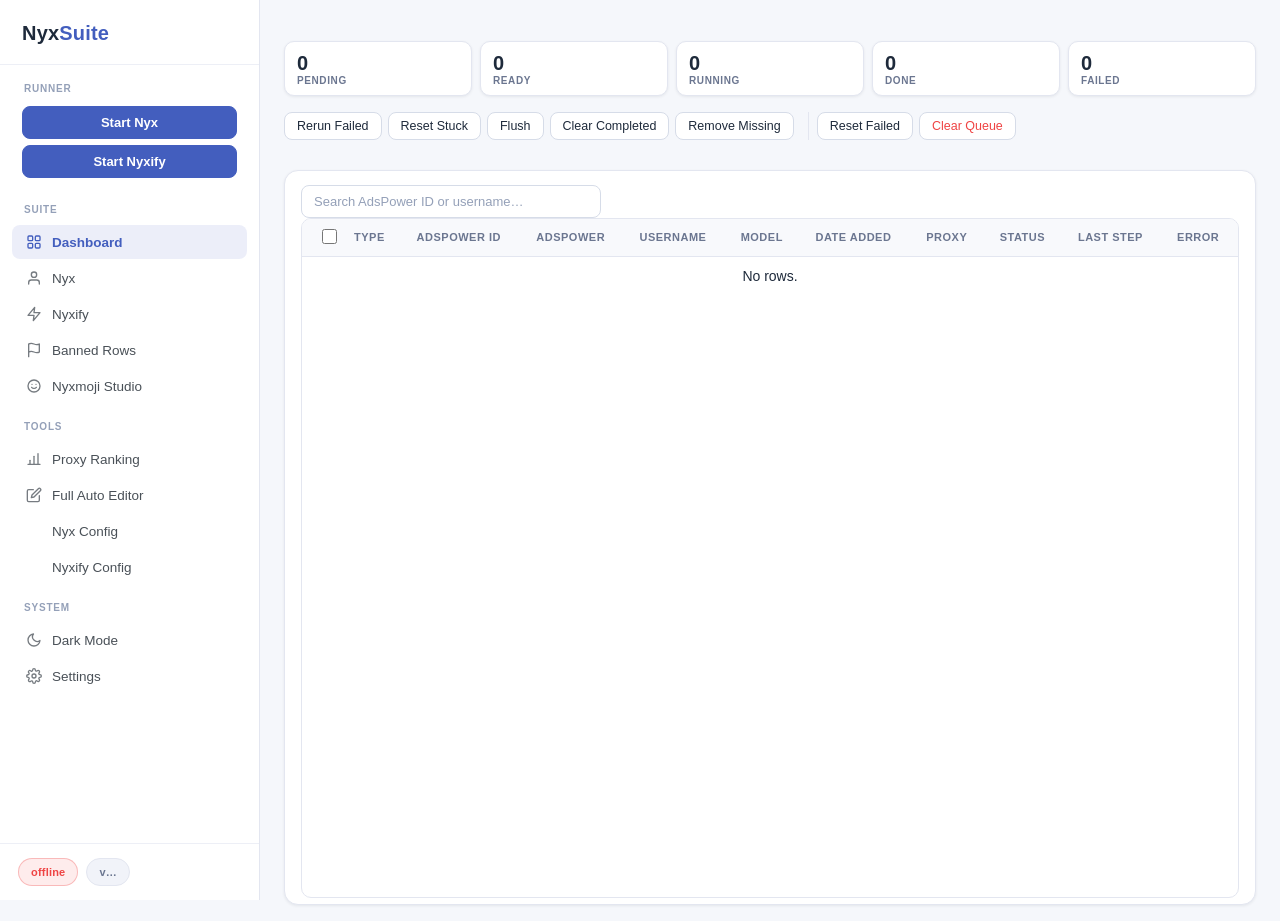
==== webui/index.html @ 7a281273 "Release NyxSuite v6.5.8: web dashboard redesign - Redesigned the web dashboard with a topbar and tab" ====
<!doctype html>
<html lang="en">
<head>
  <meta charset="utf-8">
  <meta name="viewport" content="width=device-width, initial-scale=1">
  <title>Nyx Suite</title>
  <link rel="stylesheet" href="dashboard.css">
  <link rel="icon" type="image/png" href="settings-icon.png">
</head>
<body>
  <div class="wrapper">
    <aside class="sidebar" id="sidebar">
      <div class="sidebar-brand">Nyx<span>Suite</span></div>
      <nav class="sidebar-nav tabs" id="tabs">
        <div class="nav-section">Runner</div>
        <div class="runner-dock">
          <div class="toolbar runner-controls" id="runner-suite" aria-label="Suite runner controls"></div>
        </div>
        <div class="nav-section">Suite</div>
        <button class="tab active" data-tab="suite" title="Queue, runners and tools">
          <svg class="tab-icon" viewBox="0 0 24 24" fill="none" stroke="currentColor" stroke-width="2" stroke-linecap="round" stroke-linejoin="round"><rect x="3" y="3" width="7" height="7" rx="1.5"/><rect x="14" y="3" width="7" height="7" rx="1.5"/><rect x="14" y="14" width="7" height="7" rx="1.5"/><rect x="3" y="14" width="7" height="7" rx="1.5"/></svg>
          Dashboard
        </button>
        <button class="tab" data-tab="nyx" title="Nyx — Bitmoji queue">
          <svg class="tab-icon" viewBox="0 0 24 24" fill="none" stroke="currentColor" stroke-width="2" stroke-linecap="round" stroke-linejoin="round"><path d="M20 21v-2a4 4 0 0 0-4-4H8a4 4 0 0 0-4 4v2"/><circle cx="12" cy="7" r="4"/></svg>
          Nyx
        </button>
        <button class="tab" data-tab="nyxify" title="Nyxify — Snapchat signup queue">
          <svg class="tab-icon" viewBox="0 0 24 24" fill="none" stroke="currentColor" stroke-width="2" stroke-linecap="round" stroke-linejoin="round"><polygon points="13 2 3 14 12 14 11 22 21 10 12 10 13 2"/></svg>
          Nyxify
        </button>
        <button class="tab" data-tab="banned" title="Scan and manage banned AdsPower rows">
          <svg class="tab-icon" viewBox="0 0 24 24" fill="none" stroke="currentColor" stroke-width="2" stroke-linecap="round" stroke-linejoin="round"><path d="M4 15s1-1 4-1 5 2 8 2 4-1 4-1V3s-1 1-4 1-5-2-8-2-4 1-4 1z"/><line x1="4" y1="22" x2="4" y2="15"/></svg>
          Banned Rows
        </button>
        <button class="tab" data-tab="bitmoji" title="Nyxmoji avatar studio">
          <svg class="tab-icon" viewBox="0 0 24 24" fill="none" stroke="currentColor" stroke-width="2" stroke-linecap="round" stroke-linejoin="round"><circle cx="12" cy="12" r="9"/><path d="M8.5 14a4.5 4.5 0 0 0 7 0"/><line x1="9" y1="9.5" x2="9.01" y2="9.5"/><line x1="15" y1="9.5" x2="15.01" y2="9.5"/></svg>
          Nyxmoji Studio
        </button>
        <div class="nav-section">Tools</div>
        <div class="action-tools" id="actions-top-suite">
          <button id="proxyrank-toggle-btn" class="tab" data-tab="proxyrank" type="button" title="Proxy subnet scores and bans">
            <svg class="tab-icon" viewBox="0 0 24 24" fill="none" stroke="currentColor" stroke-width="2" stroke-linecap="round" stroke-linejoin="round"><line x1="6" y1="20" x2="6" y2="14"/><line x1="12" y1="20" x2="12" y2="8"/><line x1="18" y1="20" x2="18" y2="4"/><line x1="3" y1="20" x2="21" y2="20"/></svg>
            Proxy Ranking
          </button>
          <button id="fullauto-toggle-btn" class="tab" data-tab="fullauto" type="button" title="Per-model usernames and signup names">
            <svg class="tab-icon" viewBox="0 0 24 24" fill="none" stroke="currentColor" stroke-width="2" stroke-linecap="round" stroke-linejoin="round"><path d="M11 4H4a2 2 0 0 0-2 2v14a2 2 0 0 0 2 2h14a2 2 0 0 0 2-2v-7"/><path d="M18.5 2.5a2.121 2.121 0 0 1 3 3L12 15l-4 1 1-4 9.5-9.5z"/></svg>
            Full Auto Editor
          </button>
          <button id="nyx-advanced-toggle" class="tab" data-tab="nyxconfig" type="button" title="Nyx runner settings">
            <img src="settings-icon.png" class="btn-icon" alt=""> Nyx Config
          </button>
          <button id="nyxify-advanced-toggle" class="tab" data-tab="nyxifyconfig" type="button" title="Nyxify runner settings">
            <img src="settings-icon.png" class="btn-icon" alt=""> Nyxify Config
          </button>
        </div>
        <div class="nav-section">System</div>
        <button id="theme-toggle" class="tab" type="button" title="Switch between light and dark theme">
          <svg class="tab-icon theme-icon-moon" viewBox="0 0 24 24" fill="none" stroke="currentColor" stroke-width="2" stroke-linecap="round" stroke-linejoin="round"><path d="M21 12.79A9 9 0 1 1 11.21 3 7 7 0 0 0 21 12.79z"/></svg>
          <svg class="tab-icon theme-icon-sun" viewBox="0 0 24 24" fill="none" stroke="currentColor" stroke-width="2" stroke-linecap="round" stroke-linejoin="round"><circle cx="12" cy="12" r="4"/><line x1="12" y1="2" x2="12" y2="5"/><line x1="12" y1="19" x2="12" y2="22"/><line x1="4.2" y1="4.2" x2="6.3" y2="6.3"/><line x1="17.7" y1="17.7" x2="19.8" y2="19.8"/><line x1="2" y1="12" x2="5" y2="12"/><line x1="19" y1="12" x2="22" y2="12"/><line x1="4.2" y1="19.8" x2="6.3" y2="17.7"/><line x1="17.7" y1="6.3" x2="19.8" y2="4.2"/></svg>
          <span id="theme-label">Dark Mode</span>
        </button>
        <button class="tab" data-tab="settings" title="Updates, startup, AdsPower and setup">
          <svg class="tab-icon" viewBox="0 0 24 24" fill="none" stroke="currentColor" stroke-width="2" stroke-linecap="round" stroke-linejoin="round"><circle cx="12" cy="12" r="3"/><path d="M19.4 15a1.65 1.65 0 0 0 .33 1.82l.06.06a2 2 0 1 1-2.83 2.83l-.06-.06a1.65 1.65 0 0 0-1.82-.33 1.65 1.65 0 0 0-1 1.51V21a2 2 0 1 1-4 0v-.09A1.65 1.65 0 0 0 9 19.4a1.65 1.65 0 0 0-1.82.33l-.06.06a2 2 0 1 1-2.83-2.83l.06-.06a1.65 1.65 0 0 0 .33-1.82 1.65 1.65 0 0 0-1.51-1H3a2 2 0 1 1 0-4h.09A1.65 1.65 0 0 0 4.6 9a1.65 1.65 0 0 0-.33-1.82l-.06-.06a2 2 0 1 1 2.83-2.83l.06.06a1.65 1.65 0 0 0 1.82.33H9a1.65 1.65 0 0 0 1-1.51V3a2 2 0 1 1 4 0v.09a1.65 1.65 0 0 0 1 1.51 1.65 1.65 0 0 0 1.82-.33l.06-.06a2 2 0 1 1 2.83 2.83l-.06.06a1.65 1.65 0 0 0-.33 1.82V9a1.65 1.65 0 0 0 1.51 1H21a2 2 0 1 1 0 4h-.09a1.65 1.65 0 0 0-1.51 1z"/></svg>
          Settings
        </button>
      </nav>
      <div class="sidebar-footer">
        <button id="update-indicator" class="pill pill-update" type="button" style="display:none" title="An update is available — open Settings">update ready</button>
        <span id="conn" class="pill pill-bad">connecting…</span>
        <span id="version" class="pill pill-muted">v…</span>
      </div>
    </aside>
    <div class="sidebar-backdrop" id="sidebar-backdrop"></div>
    <button id="sidebar-toggle" class="sidebar-toggle" type="button" aria-label="Toggle navigation">
      <svg viewBox="0 0 24 24" fill="none" stroke="currentColor" stroke-width="2" stroke-linecap="round"><line x1="4" y1="7" x2="20" y2="7"/><line x1="4" y1="12" x2="20" y2="12"/><line x1="4" y1="17" x2="20" y2="17"/></svg>
    </button>

    <div class="main">
      <main class="content">
        <section class="panel" id="panel-suite" data-product="suite">
          <div class="suite-top">
            <div class="tiles" id="tiles-suite"></div>
            <div class="suite-actions">
              <div class="action-row action-queue" id="actions-queue-suite">
                <div class="toolbar sub" id="queue-suite"></div>
              </div>
              <div class="action-row action-row-controls" id="actions-row-suite">
                <div class="toolbar group" id="group-suite"></div>
                <div class="toolbar sub" id="row-suite"></div>
              </div>
            </div>
          </div>
          <div class="card table-card">
            <div class="action-row action-search" id="actions-search-suite">
              <div class="searchbar"><input class="input search-input" id="search-suite" type="text" placeholder="Search AdsPower ID or username…"></div>
            </div>
            <div class="tablewrap">
              <table class="queue"><thead id="thead-suite"></thead><tbody id="tbody-suite"></tbody></table>
            </div>
          </div>


                  </section>

        <section class="panel hidden" id="panel-nyx" data-product="nyx">
          <div class="suite-top">
            <div class="tiles tiles-product" id="tiles-nyx"></div>
            <div class="suite-actions">
              <div class="action-row action-queue" id="actions-queue-nyx">
                <div class="toolbar sub" id="queue-nyx"></div>
              </div>
              <div class="action-row action-row-controls" id="actions-row-nyx">
                <div class="toolbar group" id="group-nyx"></div>
                <div class="toolbar sub" id="row-nyx"></div>
              </div>
            </div>
          </div>
          <div class="card table-card">
            <div class="action-row action-search" id="actions-search-nyx">
              <div class="searchbar"><input class="input search-input" id="search-nyx" type="text" placeholder="Search AdsPower ID or username…"></div>
            </div>
            <div class="tablewrap">
              <table class="queue"><thead id="thead-nyx"></thead><tbody id="tbody-nyx"></tbody></table>
            </div>
          </div>
        </section>

        <section class="panel hidden" id="panel-nyxify" data-product="nyxify">
          <div class="suite-top">
            <div class="tiles tiles-product" id="tiles-nyxify"></div>
            <div class="suite-actions">
              <div class="action-row action-queue" id="actions-queue-nyxify">
                <div class="toolbar sub" id="queue-nyxify"></div>
              </div>
              <div class="action-row action-row-controls" id="actions-row-nyxify">
                <div class="toolbar group" id="group-nyxify"></div>
                <div class="toolbar sub" id="row-nyxify"></div>
              </div>
            </div>
          </div>
          <div class="card table-card">
            <div class="action-row action-search" id="actions-search-nyxify">
              <div class="searchbar"><input class="input search-input" id="search-nyxify" type="text" placeholder="Search AdsPower ID or username…"></div>
            </div>
            <div class="tablewrap">
              <table class="queue"><thead id="thead-nyxify"></thead><tbody id="tbody-nyxify"></tbody></table>
            </div>
          </div>
        </section>

        <section class="panel hidden" id="panel-proxyrank">
          <div class="card">
            <div class="proxyrank-head">
              <h3>Proxy Ranking <span class="hint">by subnet · good → bad</span></h3>
              <div class="proxyrank-head-actions">
                <button id="proxyrank-ban-red" class="btn bad" type="button" disabled>Ban all red proxies</button>
                <button id="proxyrank-refresh" class="btn" type="button">Refresh</button>
              </div>
            </div>
            <p class="hint">Ranked from how often each subnet needed a retry, failed a creation, or hit a ban. Updates every time a proxy is used.</p>
            <div id="proxyrank-summary" class="proxyrank-summary"></div>
            <div id="proxyrank-chart" class="proxyrank-chart"></div>
            <div class="tablewrap">
              <table class="queue proxyrank-table">
                <thead><tr><th>Subnet</th><th>Uses</th><th>Retries</th><th>Fails</th><th>Bans</th><th>Score</th><th></th></tr></thead>
                <tbody id="proxyrank-tbody"></tbody>
              </table>
            </div>
          </div>
        </section>

        <section class="panel hidden" id="panel-fullauto">
          <div class="card">
            <div class="toolbar sub" style="margin-top:0">
              <label class="label-inline">Model: <select id="fullauto-model-select" class="input-inline"></select></label>
            </div>
            <div class="fullauto-grid">
              <div class="fullauto-col">
                <h3>Usernames</h3>
                <p class="hint">One per line. Lines starting with <code>#</code> or <code>;</code> are ignored.</p>
                <textarea id="fullauto-usernames" class="input textarea-full" placeholder="username1&#10;username2"></textarea>
                <button id="fullauto-save-usernames" class="btn primary" type="button">Save Usernames</button>
              </div>
              <div class="fullauto-col">
                <h3>Signup Names</h3>
                <p class="hint">One per line. Used during account creation.</p>
                <textarea id="fullauto-signup-names" class="input textarea-full" placeholder="Jane Doe&#10;Alice Smith"></textarea>
                <button id="fullauto-save-signup" class="btn primary" type="button">Save Signup Names</button>
              </div>
            </div>
          </div>
        </section>

        <section class="panel hidden" id="panel-nyxconfig">
          <div id="nyx-advanced" class="advanced-panel">
            <div id="nyx-advanced-body"></div>
            <span id="config-feedback" class="feedback"></span>
          </div>
        </section>

        <section class="panel hidden" id="panel-nyxifyconfig">
          <div id="nyxify-advanced" class="advanced-panel">
            <div id="nyxify-advanced-body"></div>
            <span id="nyxify-config-feedback" class="feedback"></span>
          </div>
        </section>

        <section class="panel hidden" id="panel-banned">
          <div class="card">
            <div class="banned-head">
              <h2>Banned Rows</h2>
              <span id="replace-banned-summary-nyxify" class="detail" aria-live="polite"></span>
            </div>
            <p class="hint">Scan the latest SnapBoard snapshot for banned rows. Removing them clears every AdsPower ID before rotating proxies; Warm Up marks them for cookie warm-up instead.</p>
            <div class="replace-banned-dashboard">
              <textarea id="banned-adspower-ids-nyxify" class="input banned-adspower-ids" rows="3" readonly placeholder="Scanned banned AdsPower IDs appear here"></textarea>
              <div class="toolbar compact-toolbar">
                <button id="scan-banned-nyxify" class="btn primary" type="button">Scan banned</button>
                <button id="remove-banned-nyxify" class="btn bad" type="button" disabled>Remove banned</button>
                <button id="warmup-banned-nyxify" class="btn" type="button" disabled>Warm Up banned</button>
              </div>
            </div>
            <div class="tablewrap">
              <table class="queue">
                <thead><tr><th>AdsPower ID</th><th>Username</th><th>Model</th><th>Status</th></tr></thead>
                <tbody id="tbody-banned"></tbody>
              </table>
            </div>
          </div>
        </section>

        <section class="panel hidden" id="panel-bitmoji">
          <div class="bm-toolbar">
            <div class="bm-head">
              <div class="bm-editor-switch" role="tablist" aria-label="Nyxmoji editor mode">
                <button class="bm-editor-mode active" data-bm-editor="model" type="button">Model</button>
                <button class="bm-editor-mode" data-bm-editor="outfit" type="button">Outfit</button>
              </div>
              <label class="label" for="bm-model">Model</label>
              <select id="bm-model" class="input input-inline"></select>
              <select id="bm-outfit-preset" class="input input-inline" style="display:none"></select>
              <button id="bm-outfit-add" class="btn" type="button" style="display:none">Add Outfit</button>
              <button id="bm-outfit-rename" class="btn" type="button" style="display:none">Rename</button>
              <button id="bm-outfit-delete" class="btn btn-ghost" type="button" style="display:none">Delete</button>
              <span id="bm-status" class="detail"></span>
            </div>
            <div class="bm-toolbar-actions">
              <button id="bm-import" class="btn" type="button" title="Load a saved Nyxmoji config file">Import</button>
              <button id="bm-export" class="btn" type="button" title="Download this Nyxmoji config">Export</button>
              <button id="bm-save" class="btn primary" type="button">Save</button>
              <input id="bm-import-file" type="file" accept="application/json" hidden>
            </div>
          </div>
          <div class="bm-catbar" id="bm-catbar"></div>
          <div class="bm-editor card">
            <div class="bm-stage">
              <div class="bm-stage-inner">
                <img id="bm-avatar" class="bm-avatar" alt="Bitmoji preview">
                <div id="bm-avatar-err" class="bm-avatar-err" style="display:none"></div>
              </div>
              <div class="bm-stage-foot">
                <span id="bm-model-tag" class="bm-model-tag"></span>
                <label id="bm-outfit-tuck-wrap" class="bm-tuck-toggle" style="display:none" title="Tuck the top into the bottom when the outfit supports it">
                  <span id="bm-outfit-tuck-label" class="bm-tuck-toggle-label"></span>
                  <input id="bm-outfit-tuck" class="bm-tuck-toggle-input" type="checkbox" role="switch">
                  <span class="bm-tuck-toggle-switch" aria-hidden="true"></span>
                </label>
              </div>
            </div>
            <div class="bm-side">
              <div class="bm-side-head">
                <div>
                  <span id="bm-feature-title" class="bm-feature-title">Hair Style</span>
                  <span id="bm-feature-count" class="bm-count"></span>
                </div>
                <div class="bm-side-actions">
                  <div class="bm-mode-group" id="bm-mode-group" role="tablist">
                    <button class="bm-mode-btn" data-mode="preset" type="button">Preset</button>
                    <button class="bm-mode-btn" data-mode="random" type="button">Random</button>
                  </div>
                  <button id="bm-clear-feature" class="btn btn-sm btn-ghost" type="button" title="Reset this feature to Preset" style="display:none">Reset</button>
                </div>
              </div>
              <p id="bm-mode-hint" class="hint bm-mode-hint"></p>
              <div id="bm-opt-tools" class="bm-opt-tools" style="display:none"></div>
              <div id="bm-options" class="bm-options"></div>
            </div>
          </div>
        </section>

        <section class="panel hidden" id="panel-settings">
          <div class="settings-grid-2col">
            <div class="card settings-card">
              <h2>Updates</h2>
              <div class="setting-row">
                <span class="setting-label">Installed</span>
                <span id="update-current" class="setting-value">—</span>
              </div>
              <div class="setting-row" id="update-latest-row" style="display:none">
                <span class="setting-label">Latest</span>
                <span id="update-latest" class="setting-value"></span>
              </div>
              <div class="btn-row">
                <button id="update-check-btn" class="btn" type="button">Check for Update</button>
                <button id="update-apply-btn" class="btn primary" type="button" style="display:none">Apply Update</button>
              </div>
              <div class="setting-row" id="update-rollback-row" style="display:none">
                <span class="setting-label">Roll back to</span>
                <span class="setting-value">
                  <select id="update-rollback-select" class="input" title="Pick any previously released version"></select>
                  <button id="update-rollback-btn" class="btn bad" type="button">Roll Back</button>
                </span>
              </div>
              <div id="update-backups" class="setting-row"></div>
              <div id="update-release-notes" class="release-notes" style="display:none"></div>
              <span id="update-feedback" class="feedback"></span>
            </div>

            <div class="card settings-card">
              <h2>Start on Login</h2>
              <div class="toggle-row">
                <span class="toggle-text">Launch bridge agent on system startup</span>
                <label class="toggle-switch" for="autostart-toggle">
                  <input id="autostart-toggle" type="checkbox">
                  <span class="toggle-slider"></span>
                </label>
              </div>
              <span id="autostart-feedback" class="feedback"></span>
            </div>

            <div class="card settings-card">
              <h2>Menu Bar Icon</h2>
              <div class="toggle-row">
                <span class="toggle-text">Transparent macOS tray icon</span>
                <label class="toggle-switch" for="tray-transparent-toggle">
                  <input id="tray-transparent-toggle" type="checkbox">
                  <span class="toggle-slider"></span>
                </label>
              </div>
              <span id="tray-transparent-feedback" class="feedback"></span>
            </div>

            <div class="card settings-card">
              <h2>AdsPower Control</h2>
              <p class="hint">Choose how NyxSuite controls AdsPower on this device. Auto keeps the normal smart fallback; GUI skips Local API create/open calls for no-API accounts.</p>
              <div class="mode-button-row" role="group" aria-label="AdsPower control mode">
                <button id="adspower-mode-auto" class="btn mode-btn" type="button" data-adspower-mode="auto">Auto</button>
                <button id="adspower-mode-api" class="btn mode-btn" type="button" data-adspower-mode="api">API</button>
                <button id="adspower-mode-gui" class="btn mode-btn" type="button" data-adspower-mode="gui">GUI</button>
              </div>
              <span id="adspower-mode-feedback" class="feedback"></span>
            </div>

            <div class="card settings-card" id="card-setup">
              <h2>Setup &amp; Install</h2>
              <p class="hint">First-time setup: installs the Python packages and the Playwright browser engine. Run this once on a fresh machine before starting the bot. The live log appears below — it can take a few minutes.</p>
              <div class="setting-row">
                <button id="install-deps-btn" class="btn primary" type="button">Install Dependencies</button>
                <span id="install-deps-state" class="setting-value" style="margin-left:10px"></span>
              </div>
              <pre id="install-deps-output" class="install-output" style="display:none"></pre>
              <span id="install-deps-feedback" class="feedback"></span>
            </div>
          </div>
        </section>
      </main>
    </div>
  </div>

  <div id="toast" class="toast"></div>

  <script src="nyxmoji_helpers.js"></script>
  <script src="dashboard.js"></script>
</body>
</html>
---- webui/dashboard.css ----
/* NyxSuite dashboard — AdminKit-style light admin theme. */
:root{
  --bg:#f5f7fb; --bg2:#eef1f7;
  --panel:#ffffff; --panel2:#f8f9fc; --panel-hi:#f1f3f9;
  --line:#e3e6f0; --line-soft:#edeff6;
  --text:#1e2a3b; --muted:#6b7690; --faint:#94a0b8;
  --accent:#435ebe; --accent2:#3651a3; --accent-soft:rgba(67,94,190,.10);
  --ok:#10b981; --warn:#f59e0b; --bad:#ef4444; --run:#3b82f6; --update:#f59e0b;
  --glow:0 0 0 3px rgba(67,94,190,.12);
  --card-shadow:0 1px 3px rgba(16,24,40,.075);
  --nav-text:#495057; --border-strong:#d6dce8; --border-strong-hover:#c3cbdd; --slider:#d6dce8;
  --ok-strong:#0b8f6a; --warn-strong:#b45309; --run-strong:#1d6fd8;
  --prc-track:#e8ebf3; --row-alt:rgba(37,42,64,.015);
  --sidebar-w:260px;
  --ease-out:cubic-bezier(0.23, 1, 0.32, 1);
  --ease-in-out:cubic-bezier(0.77, 0, 0.175, 1);
  --r-sm:8px; --r-md:10px; --r-lg:14px;
}
*{box-sizing:border-box}
html,body{margin:0;height:100%}
body{
  background:var(--bg);
  color:var(--text);
  font:14px/1.5 -apple-system,BlinkMacSystemFont,"Segoe UI",Roboto,"Helvetica Neue",Arial,sans-serif;
  -webkit-font-smoothing:antialiased;
}

/* ---------------- Layout: fixed sidebar + main column ---------------- */
.wrapper{min-height:100%}
.sidebar{
  position:fixed;inset:0 auto 0 0;width:var(--sidebar-w);z-index:50;
  display:flex;flex-direction:column;
  background:var(--panel);border-right:1px solid var(--line);
}
.sidebar-brand{
  font-weight:700;font-size:20px;letter-spacing:.2px;color:var(--text);
  padding:18px 22px 16px;border-bottom:1px solid var(--line-soft);
}
.sidebar-brand span{color:var(--accent)}
.sidebar-nav{flex:1;overflow-y:auto;padding:14px 12px;display:flex;flex-direction:column;gap:2px}
.nav-section{font-size:10px;font-weight:700;text-transform:uppercase;letter-spacing:.8px;color:var(--faint);padding:14px 12px 6px}
.nav-section:first-child{padding-top:2px}
.sidebar-nav .tab{
  display:flex;align-items:center;gap:10px;width:100%;text-align:left;
  background:transparent;color:var(--nav-text);border:0;padding:9px 14px;border-radius:8px;
  cursor:pointer;font-weight:500;font-size:13.5px;font-family:inherit;
  transition:background 160ms ease,color 160ms ease;
}
.sidebar-nav .tab:active{transform:scale(0.99)}
.sidebar-nav .tab.active{background:var(--accent-soft);color:var(--accent);font-weight:600}
.tab-icon{width:16px;height:16px;flex:none;opacity:.75}
.sidebar-nav .tab.active .tab-icon{opacity:1}
.sidebar-footer{
  display:flex;align-items:center;gap:8px;flex-wrap:wrap;
  padding:14px 18px;border-top:1px solid var(--line-soft);
}
.sidebar-backdrop{display:none}

.main{margin-left:var(--sidebar-w);min-height:100vh;display:flex;flex-direction:column}
".sidebar-toggle{
  display:none;position:fixed;top:12px;left:12px;z-index:60;
  align-items:center;justify-content:center;width:38px;height:38px;
  background:var(--panel);border:1px solid var(--line);border-radius:8px;color:var(--text);cursor:pointer;
  box-shadow:var(--card-shadow);
}
.sidebar-toggle svg{width:18px;height:18px}

.content{flex:1 1 auto;display:flex;flex-direction:column;min-height:0;padding:20px 24px 16px;max-width:1720px;width:100%;margin:0 auto}
.panel.hidden{display:none}
.card{
  background:var(--panel);border:1px solid var(--line);border-radius:var(--r-lg);
  padding:16px 18px;box-shadow:var(--card-shadow);margin-bottom:16px;
}

/* ---------------- Pills ---------------- */
.pill{padding:5px 12px;border-radius:999px;font-size:11px;font-weight:600;white-space:nowrap;letter-spacing:.2px;border:1px solid transparent;transition:background 300ms ease,color 300ms ease}
.pill-muted{background:var(--panel-hi);color:var(--muted);border-color:var(--line)}
.pill-ok{background:rgba(16,185,129,.12);color:var(--ok-strong);border-color:rgba(16,185,129,.3)}
.pill-bad{background:rgba(239,68,68,.1);color:var(--bad);border-color:rgba(239,68,68,.3)}
.pill-update{background:rgba(245,158,11,.14);color:var(--warn-strong);border-color:rgba(245,158,11,.4);cursor:pointer;animation:pulseGlow 2.4s var(--ease-in-out) infinite}
.pill-update:hover{background:rgba(245,158,11,.24)}
@keyframes pulseGlow{0%,100%{box-shadow:0 0 0 0 rgba(245,158,11,0)}50%{box-shadow:0 0 12px 1px rgba(245,158,11,.4)}}

/* ---------------- Sidebar runner + tools ---------------- */
.runner-dock{display:flex;align-items:stretch;padding:2px 10px}
.runner-controls{display:flex;width:100%;margin:0}
.runner-controls .btn-group{display:flex;flex-direction:column;gap:6px;width:100%}
.runner-controls button.btn{width:100%;text-align:center;padding:8px 14px;min-width:0}
.runner-controls .runner-start-stop{font-weight:700}
.action-tools{display:flex;flex-direction:column;gap:2px;padding:0;min-width:0}
.sidebar-nav .action-tools .btn-icon{width:16px;height:16px;opacity:.75}
.sidebar-nav .action-tools button.btn{border:0;background:transparent;box-shadow:none;text-align:left}
.sidebar-nav .action-tools button.btn:hover{background:var(--bg2);border:0;color:var(--text)}
.sidebar-nav .action-tools button.btn.active{background:var(--accent-soft);border:0;color:var(--accent);font-weight:600}
.adv-toggle{display:flex;align-items:center;gap:8px;width:100%;text-align:left;color:var(--nav-text);padding:8px 12px;border-radius:8px;font-size:13px;font-weight:500;font-family:inherit;cursor:pointer;white-space:nowrap;transition:background 160ms ease,color 160ms ease}
.adv-toggle.active{color:var(--accent);font-weight:600}
.statusrow{display:flex;align-items:center;gap:12px;flex-wrap:wrap}
.state{font-weight:700;padding:6px 14px;border-radius:8px;background:var(--panel-hi);text-transform:capitalize;font-size:12.5px;border:1px solid var(--line);transition:background 300ms ease,color 300ms ease}
.state.running,.state.RUNNING{background:rgba(59,130,246,.12);color:var(--run-strong);border-color:rgba(59,130,246,.3)}
.state.paused,.state.PAUSED,.state.waiting{background:rgba(245,158,11,.12);color:var(--warn-strong);border-color:rgba(245,158,11,.35)}
.state.stopped,.state.STOPPED{background:rgba(239,68,68,.08);color:var(--bad);border-color:rgba(239,68,68,.3)}
.detail{color:var(--muted);font-size:13px}

/* Advanced/tool toggle buttons (sidebar) */
.btn-icon{width:14px;height:14px;opacity:.75}

/* ---------------- Stat tiles (horizontal) + actions (right) ---------------- */
.suite-top{flex:0 0 auto;display:flex;align-items:flex-start;gap:16px;flex-wrap:wrap;margin-bottom:16px}
.tiles{display:grid;grid-template-columns:repeat(5,minmax(0,1fr));gap:8px;flex:1 1 560px;min-width:0}
.tile{
  display:block;text-align:left;font-family:inherit;color:inherit;
  background:var(--panel);border:1px solid var(--line);border-radius:var(--r-md);
  padding:9px 12px;cursor:pointer;box-shadow:var(--card-shadow);
  transition:border-color 200ms var(--ease-out),box-shadow 200ms var(--ease-out),transform 200ms var(--ease-out);
}
.tile-active{border-color:var(--accent);box-shadow:var(--glow)}
.tile .n{font-size:20px;font-weight:700;color:var(--text);line-height:1.2}
.tile .l{color:var(--muted);font-size:10px;text-transform:uppercase;letter-spacing:.6px;font-weight:700}
.suite-actions{flex:0 0 auto;display:flex;flex-direction:column;align-items:flex-end;gap:8px;min-width:0}
.suite-actions .action-row{justify-content:flex-end;width:auto;flex:0 0 auto}
.action-search{margin:0 0 10px;display:flex;justify-content:flex-end}
.action-search .searchbar{margin:0;width:300px}

/* ---------------- Action zones + table card (compact single-row toolbar) ---------------- */
.command-grid{margin-bottom:8px}
.action-stack{display:flex;flex-wrap:wrap;align-items:center;gap:8px}
.action-row{display:flex;align-items:center;justify-content:flex-start;gap:8px;flex-wrap:wrap;min-width:0;margin:0}
.action-row:empty{display:none}
.action-row>.toolbar{margin-bottom:0}
.action-top{min-height:36px}
.action-queue{flex:0 0 auto}
.action-row-controls .toolbar.sub:empty{display:none}
.toolbar.sub .btn{padding:6px 12px;font-size:12.5px}
.compact-toolbar{margin:0}
.replace-banned-dashboard{display:flex;align-items:center;gap:8px;flex-wrap:wrap;border:1px solid var(--line);border-radius:var(--r-sm);background:var(--panel2);padding:8px 10px;margin-bottom:12px}
.replace-banned-dashboard .detail{font-size:12px}
.replace-banned-dashboard .detail:empty{display:none}
.replace-banned-dashboard .banned-adspower-ids{flex:1 1 220px;min-height:0;height:64px;max-width:340px;resize:vertical;white-space:pre;font-size:11px}
.banned-head{display:flex;align-items:center;justify-content:space-between;gap:12px;flex-wrap:wrap;margin-bottom:4px}
.banned-head h2{margin:0;font-size:16px;font-weight:700;color:var(--text)}
.table-card{padding:14px 16px 6px}
/* Dashboard tables fill the remaining viewport height; the controls stay put. */
#panel-suite:not(.hidden), #panel-nyx:not(.hidden), #panel-nyxify:not(.hidden){
  flex:1 1 auto;display:flex;flex-direction:column;min-height:0;
}
#panel-suite .table-card, #panel-nyx .table-card, #panel-nyxify .table-card{
  flex:1 1 auto;display:flex;flex-direction:column;min-height:0;margin-bottom:0;
}
#panel-suite .tablewrap, #panel-nyx .tablewrap, #panel-nyxify .tablewrap{
  flex:1 1 auto;max-height:none;min-height:0;
}
/* Per-product dashboards: horizontal runner controls next to the tiles. */
.runner-status-strip{display:flex;align-items:center;gap:14px;flex-wrap:wrap;flex:0 0 auto}
.runner-status-strip .runner-controls .btn-group{flex-direction:row;gap:8px;width:auto}
.runner-status-strip .runner-controls button.btn{width:auto;min-width:76px}
.tiles-product{grid-template-columns:repeat(auto-fit,minmax(110px,1fr));flex:1 1 auto}
.tablewrap{border:1px solid var(--line);border-radius:var(--r-md);overflow:auto;max-height:68vh;min-height:280px;background:var(--panel)}

/* ---------------- Table ---------------- */
table.queue{width:100%;border-collapse:separate;border-spacing:0;font-size:13px}
.th-cb{width:38px;padding:0 0 0 16px!important;text-align:center!important}
.th-cb input,.td-cb input{cursor:pointer;width:15px;height:15px;accent-color:var(--accent)}
.td-cb{width:38px;padding:0!important;text-align:center;vertical-align:middle}
.th-sortable{cursor:pointer;user-select:none;transition:color 150ms ease}
table.queue thead th{position:sticky;top:0;z-index:1;background:var(--panel2);color:var(--muted);text-align:left;padding:10px 14px;border-bottom:1px solid var(--line);font-weight:700;white-space:nowrap;font-size:11px;text-transform:uppercase;letter-spacing:.5px}
table.queue tbody td{padding:9px 14px;border-bottom:1px solid var(--line-soft);white-space:nowrap;max-width:460px;overflow:hidden;text-overflow:ellipsis;user-select:text;-webkit-user-select:text;color:var(--text)}
table.queue tbody tr{cursor:pointer;transition:background 150ms ease}
table.queue tbody tr:nth-child(even){background:var(--row-alt)}
table.queue tbody tr.sel{background:var(--accent-soft)}
table.queue tbody tr.checked{background:rgba(67,94,190,.06)}
table.queue tbody tr:active{background:rgba(67,94,190,.12)}
table.queue tbody tr:last-child td{border-bottom:none}
tr.group-header td{background:rgba(67,94,190,.05);font-weight:600;font-size:13px;padding:9px 16px;cursor:pointer;border-bottom:1px solid var(--line)}
.group-toggle{display:inline-block;width:16px;color:var(--muted)}
.group-name{color:var(--accent)}
.group-count{color:var(--muted);font-size:11px;margin-left:6px}
.badge{padding:3px 10px;border-radius:6px;font-weight:700;font-size:11.5px;border:1px solid transparent}
.badge.PENDING{background:var(--panel-hi);color:var(--muted);border-color:var(--line)}
.badge.RUNNING,.badge.READY{background:rgba(59,130,246,.12);color:var(--run-strong);border-color:rgba(59,130,246,.3)}
.badge.DONE{background:rgba(16,185,129,.12);color:var(--ok-strong);border-color:rgba(16,185,129,.3)}
.badge.FAILED{background:rgba(239,68,68,.1);color:var(--bad);border-color:rgba(239,68,68,.32)}
.empty{padding:34px;text-align:center;color:var(--muted);font-size:14px}

/* ---------------- Toolbars / buttons ---------------- */
.toolbar{display:flex;gap:6px;flex-wrap:wrap;margin-bottom:6px;align-items:center}
.toolbar.sub{margin-bottom:6px}
.toolbar.group{background:var(--accent-soft);border:1px solid rgba(67,94,190,.25);border-radius:var(--r-sm);padding:7px 12px;margin-bottom:8px;display:none}
.toolbar.group.visible{display:flex;animation:groupIn 200ms var(--ease-out) both}
@keyframes groupIn{from{opacity:0;transform:translateY(-4px) scale(0.97)}to{opacity:1;transform:translateY(0) scale(1)}}
.badge-cb{font-size:12px;color:var(--accent);margin-right:8px;white-space:nowrap;font-weight:700;align-self:center}
.toolbar .btn-group{display:flex;gap:6px}
.toolbar .btn-group+.btn-group{margin-left:8px;padding-left:8px;border-left:1px solid var(--line)}
.btn-row{display:flex;gap:8px;flex-wrap:wrap;align-items:center;margin:6px 0 2px}
button.btn{background:var(--panel);color:var(--text);border:1px solid var(--border-strong);padding:8px 15px;border-radius:8px;cursor:pointer;font-weight:500;font-size:13px;font-family:inherit;transition:color 160ms ease,background 160ms ease,border-color 160ms ease,box-shadow 160ms ease,transform 140ms var(--ease-out)}
button.btn:active:not(:disabled){transform:scale(0.97)}
button.btn.primary{background:var(--accent);border-color:var(--accent);color:#fff;font-weight:600}
button.btn.primary:hover{background:var(--accent2);border-color:var(--accent2)}
button.btn.ghost,button.btn.btn-ghost{background:var(--panel);border-color:var(--border-strong)}
button.btn.warn{color:var(--warn-strong)}
button.btn.bad{color:var(--bad)}
button.btn:disabled{opacity:.45;cursor:not-allowed;filter:grayscale(.4)}

/* ---------------- Search / inputs ---------------- */
.searchbar{margin:0 0 6px}
.search-input{max-width:360px;background:var(--panel);border:1px solid var(--border-strong);border-radius:8px;padding:8px 13px;color:var(--text);outline:none;font-size:13px;transition:border-color 180ms ease,box-shadow 180ms ease;font-family:inherit;width:100%}
.search-input:focus{border-color:var(--accent);box-shadow:var(--glow)}
.search-input::placeholder{color:var(--faint)}
.input{width:100%;padding:8px 12px;border:1px solid var(--border-strong);border-radius:8px;background:var(--panel);color:var(--text);outline:none;font-size:13px;transition:border-color 180ms ease,box-shadow 180ms ease;font-family:inherit}
.input:focus{border-color:var(--accent);box-shadow:var(--glow)}
.input-inline{padding:6px 11px;border:1px solid var(--border-strong);border-radius:7px;background:var(--panel);color:var(--text);outline:none;font-size:13px;cursor:pointer}
.input-inline:focus{border-color:var(--accent)}

/* ---------------- Advanced config panels ---------------- */
.advanced-panel{background:var(--panel);border:1px solid var(--line);border-radius:var(--r-lg);padding:18px 18px 16px;margin-bottom:16px;box-shadow:var(--card-shadow);animation:advIn 240ms var(--ease-out) both}
.advanced-panel[hidden]{display:none}
@keyframes advIn{from{opacity:0;transform:translateY(-6px)}to{opacity:1;transform:translateY(0)}}
.adv-grid{display:grid;grid-template-columns:repeat(auto-fit,minmax(210px,1fr));gap:12px 18px;margin-bottom:14px}
.adv-field{display:flex;flex-direction:column;gap:6px;font-size:12px;color:var(--muted)}
.adv-field.toggle-row{flex-direction:row;align-items:center;justify-content:space-between}
.adv-field > span{font-size:12px;color:var(--muted)}
.adv-field-wide{display:flex;flex-direction:column;gap:6px;font-size:12px;color:var(--muted);margin-bottom:14px}
.adv-field-wide > span{font-size:12px;color:var(--muted)}
.adv-section-label{font-size:11px;font-weight:700;text-transform:uppercase;letter-spacing:.05em;color:var(--muted);margin:6px 0 10px;padding-top:12px;border-top:1px solid var(--line-soft)}
.adv-actions{display:flex;align-items:center;gap:12px;margin-bottom:14px;flex-wrap:wrap}
.adv-note{font-size:12px;color:var(--muted);margin:0 0 12px;line-height:1.5}
#ncfg-banned_proxies{min-height:90px}
.ok-text{color:var(--ok-strong)}
.bad-text{color:var(--bad)}
.muted{color:var(--muted)}

/* ---------------- Toast ---------------- */
.toast{position:fixed;right:22px;bottom:22px;background:var(--panel);border:1px solid var(--line);border-left:4px solid var(--accent);padding:13px 18px;border-radius:var(--r-md);max-width:420px;box-shadow:0 12px 34px rgba(16,24,40,.18);z-index:100;pointer-events:none;opacity:0;transform:translateX(calc(100% + 24px));transition:opacity 400ms var(--ease-out),transform 400ms var(--ease-out);color:var(--text)}
.toast.show{opacity:1;transform:translateX(0);pointer-events:auto}
.toast.bad{border-left-color:var(--bad)}
.toast.ok{border-left-color:var(--ok)}

/* ---------------- Settings ---------------- */
.settings-grid-2col{display:grid;grid-template-columns:1fr 1fr;gap:16px}
.settings-card{padding:20px;margin-bottom:0}
.settings-card h2{margin:0 0 14px;font-size:15px;color:var(--text);font-weight:700}
@keyframes flashCard{0%,100%{box-shadow:var(--card-shadow)}28%,62%{box-shadow:0 0 0 2px var(--accent),var(--glow)}}
.settings-card.flash{animation:flashCard 1.6s var(--ease-out) 1}
.setting-row{margin:8px 0;display:flex;align-items:center;gap:8px;flex-wrap:wrap}
.setting-value{color:var(--text);font-size:13px}
.feedback{display:block;margin-top:8px;font-size:12px;color:var(--muted);min-height:14px}
.release-notes{background:var(--panel2);border:1px solid var(--line);border-radius:var(--r-sm);padding:10px 14px;margin-top:10px;max-height:300px;overflow-y:auto}
.release-notes details{font-size:12px}
.release-notes summary{cursor:pointer;color:var(--accent);font-weight:600;font-size:12px}
.release-notes pre{font:11px/1.6 ui-monospace,Consolas,monospace;color:var(--text);white-space:pre-wrap;margin:8px 0 0;padding:0;max-height:220px;overflow-y:auto}
.setting-label{font-size:12px;color:var(--muted);min-width:70px}
.mode-button-row{display:flex;gap:8px;flex-wrap:wrap;margin:10px 0 4px}
.mode-btn.active{background:var(--accent);border-color:var(--accent);color:#fff}
.label{display:block;margin:6px 0 3px;font-size:12px;color:var(--muted)}
.label-inline{font-size:13px;color:var(--text);margin-right:8px}
.toggle-row{display:flex;align-items:center;justify-content:space-between;gap:10px;margin:8px 0;font-size:13px}
.toggle-text{flex:1;color:var(--text)}
.toggle-switch{position:relative;display:inline-flex;align-items:center;width:44px;height:24px;flex-shrink:0}
.toggle-switch input{position:absolute;inset:0;opacity:0;margin:0;cursor:pointer}
.toggle-slider{width:44px;height:24px;border-radius:999px;background:var(--slider);box-sizing:border-box;position:relative;transition:background 180ms ease}
.toggle-slider::before{content:"";position:absolute;top:2px;left:2px;width:18px;height:18px;border-radius:50%;background:#fff;box-shadow:0 1px 3px rgba(16,24,40,.25);transition:left 180ms ease}
.toggle-switch input:checked+.toggle-slider{background:var(--accent)}
.toggle-switch input:checked+.toggle-slider::before{left:22px}

/* ---------------- Full Auto ---------------- */
.fullauto-grid{display:grid;grid-template-columns:1fr 1fr;gap:16px;margin-top:12px}
.fullauto-section{margin-bottom:16px}
.fullauto-col{background:var(--panel2);border:1px solid var(--line);border-radius:var(--r-md);padding:16px}
.fullauto-col h3{margin:0 0 8px;font-size:14px;color:var(--text);font-weight:700}
.textarea-full{width:100%;min-height:320px;font-family:ui-monospace,Consolas,monospace;font-size:12px;resize:vertical;line-height:1.6}

/* ---------------- Proxy Ranking ---------------- */
.proxyrank-head{display:flex;align-items:center;justify-content:space-between;gap:12px;margin:2px 0 6px}
.proxyrank-head h3{margin:0;font-size:15px;display:flex;align-items:baseline;gap:8px;color:var(--text)}
.proxyrank-head h3 .hint{margin:0;font-weight:400}
.proxyrank-head-actions{display:flex;align-items:center;justify-content:flex-end;gap:8px;flex-wrap:wrap}
.proxyrank-summary{display:flex;align-items:center;gap:8px;flex-wrap:wrap;margin:8px 0 10px}
.proxyrank-chip{display:inline-flex;align-items:center;gap:6px;border:1px solid var(--line);border-radius:var(--r-sm);padding:5px 9px;font-size:11px;color:var(--muted);background:var(--panel2)}
.proxyrank-chip b{font-size:13px;color:var(--text)}
.proxyrank-chip-good{border-color:rgba(16,185,129,.35);background:rgba(16,185,129,.07)}
.proxyrank-chip-mid{border-color:rgba(245,158,11,.4);background:rgba(245,158,11,.07)}
.proxyrank-chip-bad{border-color:rgba(239,68,68,.4);background:rgba(239,68,68,.06)}
.proxyrank-chart{margin:2px 0 12px;overflow-x:auto;border:1px solid var(--line);border-radius:var(--r-sm);background:var(--panel2);padding:10px 12px}
.proxyrank-chart:empty{display:none}
.proxyrank-chart svg{min-width:420px;display:block}
.prc-cap{font-size:11px;color:var(--muted);margin:0 0 6px;font-weight:600}
.prc-label{fill:var(--muted);font:600 12px ui-monospace,monospace}
.prc-val{fill:var(--text);font:600 12px ui-monospace,monospace}
.prc-track{fill:var(--prc-track)}
.prc-bar.prc-good{fill:var(--ok)}
.prc-bar.prc-mid{fill:var(--warn)}
.prc-bar.prc-bad{fill:var(--bad)}
.prc-more{font-size:11px;color:var(--muted);margin-top:6px}
table.proxyrank-table tbody td{white-space:nowrap;cursor:default}
table.proxyrank-table tbody tr{cursor:default}
.proxyrank-table tr.score-bad-row td{background:rgba(239,68,68,.04)}
.proxyrank-table .score-good{color:var(--ok-strong);font-weight:600}
.proxyrank-table .score-mid{color:var(--warn-strong);font-weight:600}
.proxyrank-table .score-bad{color:var(--bad);font-weight:600}
.btn-sm{font-size:11px;padding:3px 10px;min-width:0}
.proxyrank-ban{color:var(--bad);border-color:rgba(239,68,68,.35)}
.proxyrank-ban:hover{background:rgba(239,68,68,.08);border-color:var(--bad)}
.proxyrank-ban:disabled{opacity:.5;cursor:default}

.hint{font-size:12px;color:var(--muted);margin:0 0 10px;line-height:1.5}
.hint code{background:var(--panel-hi);padding:1px 6px;border-radius:4px}
.install-output{background:var(--panel2);border:1px solid var(--line);border-radius:var(--r-sm);padding:10px 14px;font:11px/1.6 ui-monospace,Consolas,monospace;color:var(--text);max-height:240px;overflow:auto;white-space:pre-wrap;margin-top:8px}

/* ---------------- Nyxmoji editor ---------------- */
.bm-toolbar{display:flex;align-items:center;justify-content:space-between;gap:12px;margin-bottom:10px;flex-wrap:wrap}
.bm-head{display:flex;align-items:center;gap:10px;flex-wrap:wrap}
.bm-head .btn{white-space:nowrap}
.bm-toolbar-actions{display:flex;align-items:center;gap:8px}
.bm-editor-switch{display:inline-flex;gap:8px}
.bm-editor-mode{border:1px solid var(--line);background:var(--panel);color:var(--muted);padding:7px 12px;font-size:12px;font-weight:700;cursor:pointer;border-radius:999px}
.bm-editor-mode:hover{color:var(--text);border-color:var(--muted)}
.bm-editor-mode.active{background:var(--accent);border-color:var(--accent);color:#fff}
.bm-tuck-toggle{display:inline-flex;align-items:center;gap:8px;cursor:pointer;user-select:none}
.bm-tuck-toggle-label{font-size:12px;font-weight:700;color:var(--muted);min-width:72px;text-align:right}
.bm-tuck-toggle-input{position:absolute;opacity:0;width:1px;height:1px}
.bm-tuck-toggle-switch{position:relative;display:inline-block;width:44px;height:24px;border-radius:999px;background:var(--slider);transition:background .15s ease;flex:0 0 auto}
.bm-tuck-toggle-switch::after{content:"";position:absolute;top:2px;left:2px;width:18px;height:18px;border-radius:50%;background:#fff;box-shadow:0 1px 3px rgba(0,0,0,.25);transition:transform .15s ease}
.bm-tuck-toggle-input:checked + .bm-tuck-toggle-switch{background:var(--accent)}
.bm-tuck-toggle-input:checked + .bm-tuck-toggle-switch::after{transform:translateX(20px)}
.bm-tuck-toggle-input:focus-visible + .bm-tuck-toggle-switch{outline:2px solid var(--accent);outline-offset:2px}
.bm-count{display:inline-block;margin-left:6px;font-size:11px;color:var(--muted);background:var(--panel-hi);border:1px solid var(--line);border-radius:999px;padding:1px 7px}
.bm-catbar{display:flex;gap:6px;overflow-x:auto;padding:6px;background:var(--panel2);border:1px solid var(--line);border-radius:var(--r-md);margin-bottom:10px;scrollbar-width:thin}
.bm-cat{flex:0 0 auto;display:flex;flex-direction:column;align-items:center;gap:3px;min-width:64px;padding:7px 9px;border:1px solid transparent;border-radius:10px;background:transparent;color:var(--muted);cursor:pointer;font-size:11px;transition:all 160ms var(--ease-out)}
.bm-cat:hover{background:var(--panel);color:var(--text)}
.bm-cat.active{background:var(--accent-soft);border-color:var(--accent);color:var(--accent)}
.bm-cat .bm-cat-dot{width:9px;height:9px;border-radius:50%;background:#cdd4e4}
.bm-cat.has-config .bm-cat-dot{background:var(--accent)}
.bm-cat-name{white-space:nowrap;max-width:72px;overflow:hidden;text-overflow:ellipsis}
.bm-cat-group{flex:0 0 auto;display:flex;align-items:center;padding:0 8px;font-size:10px;font-weight:700;color:var(--faint);text-transform:uppercase;letter-spacing:.8px;white-space:nowrap}
.bm-cat-group-btn{background:transparent;border:none;cursor:pointer;gap:4px;color:var(--faint);transition:color 150ms ease}
.bm-cat-group-btn:hover{color:var(--muted)}
.bm-cat-group-btn.open{color:var(--accent)}
.bm-group-arrow{font-size:9px;transition:transform 150ms ease}
.bm-cat-features{display:flex;flex-shrink:0}
.bm-avatar-err{position:absolute;left:8px;right:8px;bottom:6px;text-align:center;font-size:11px;color:var(--warn-strong)}
.bm-editor{display:flex;gap:16px;align-items:flex-start}
.bm-stage{flex:0 0 380px;position:sticky;top:80px;align-self:flex-start;display:flex;flex-direction:column;border:none;border-radius:0;background:transparent;box-shadow:none;overflow:visible}
.bm-stage-inner{position:relative;flex:1;display:flex;align-items:center;justify-content:center;min-height:520px;background:transparent}
.bm-avatar{max-width:100%;max-height:600px;object-fit:contain;filter:drop-shadow(0 12px 24px rgba(16,24,40,.18))}
.bm-stage-foot{display:flex;align-items:center;justify-content:space-between;gap:10px;padding:10px 4px 0}
.bm-model-tag{font-size:12px;color:var(--muted)}
.bm-side{flex:1;min-width:0;display:flex;flex-direction:column;padding:4px 2px}
.bm-side-head{display:flex;align-items:center;justify-content:space-between;gap:12px;flex-wrap:wrap}
.bm-feature-title{font-size:16px;font-weight:700;color:var(--text)}
.bm-mode-group{display:inline-flex;border:1px solid var(--line);border-radius:999px;overflow:hidden;background:var(--panel)}
.bm-mode-btn{padding:6px 14px;border:0;background:transparent;color:var(--muted);cursor:pointer;font-size:12px;font-weight:600}
.bm-mode-btn:hover{color:var(--text)}
.bm-mode-btn.active{background:var(--accent);color:#fff}
.bm-mode-hint{margin:10px 0 0}
.bm-selection-info{margin-top:14px;padding:10px 12px;background:var(--panel2);border:1px solid var(--line);border-radius:var(--r-sm);font-size:11px;color:var(--muted);width:100%}
.bm-selection-info code{background:var(--panel-hi);padding:1px 5px;border-radius:3px;font-size:10px;font-family:ui-monospace,monospace}
.bm-pool-head{font-size:11px;font-weight:600;color:var(--muted);margin:8px 0 6px}
.bm-pool-head:first-child{margin-top:0}
.bm-pool-empty{font-size:11px;color:var(--faint);font-style:italic}
.bm-pool-grid{display:flex;flex-wrap:wrap;gap:6px}
.bm-pool-thumb{width:44px;height:44px;border:1px solid var(--line);border-radius:8px;background:var(--panel);overflow:hidden;display:flex;align-items:center;justify-content:center;position:relative}
.bm-pool-thumb img{width:100%;height:100%;object-fit:contain;display:block}
.bm-pool-remove{position:absolute;top:1px;right:1px;width:14px;height:14px;line-height:12px;font-size:11px;text-align:center;border:0;border-radius:0 6px 0 6px;background:rgba(16,24,40,.55);color:#fff;cursor:pointer;padding:0}
.bm-pool-remove:hover{background:var(--bad)}
.bm-thumb-colors{position:absolute;left:2px;bottom:2px;display:flex;gap:2px}
.bm-thumb-color{width:8px;height:8px;border-radius:50%;border:1px solid rgba(255,255,255,.8);box-shadow:0 0 0 1px rgba(16,24,40,.35)}
.bm-thumb-count{position:absolute;right:2px;bottom:2px;min-width:12px;height:12px;line-height:12px;padding:0 3px;border-radius:6px;background:var(--accent);color:#fff;font-size:9px;text-align:center;pointer-events:none}
.bm-pool-chip{display:inline-flex;align-items:center;justify-content:center;min-width:28px;height:28px;padding:0 6px;border:1px solid var(--line);border-radius:6px;background:var(--panel);font-size:10px;font-family:ui-monospace,monospace;color:var(--muted)}
.bm-pool-color{width:28px;min-width:28px;padding:0;border-radius:50%}
.bm-side-actions{display:flex;align-items:center;gap:8px;flex-wrap:wrap}
.bm-options{display:block;margin-top:12px;overflow-y:auto;max-height:calc(100vh - 250px);padding:2px 6px 2px 2px;scrollbar-width:thin}
.bm-options.empty{color:var(--muted);font-size:13px}
.bm-opt-grid{display:grid;grid-template-columns:repeat(auto-fill,minmax(64px,1fr));gap:10px}
.bm-opt-grid.is-color{grid-template-columns:repeat(auto-fill,minmax(46px,1fr));justify-items:center}
.bm-opt-tools{display:flex;align-items:center;gap:10px;margin-top:12px;flex-wrap:wrap}
.bm-opt-search{flex:1 1 200px;min-width:140px;font-size:12px;padding:7px 11px}
.bm-opt-bulk{display:inline-flex;gap:6px;flex-shrink:0}
.bm-color-block{margin-top:16px;padding-top:12px;border-top:1px solid var(--line-soft)}
.bm-color-head{display:flex;align-items:center;justify-content:space-between;gap:10px;margin-bottom:8px}
.bm-color-label{font-size:11px;color:var(--muted);margin-right:4px;font-weight:600}
.bm-color-actions{display:inline-flex;gap:6px;margin-left:auto}
.bm-color-grid{display:grid;grid-template-columns:repeat(auto-fill,minmax(30px,1fr));gap:8px;max-height:180px;overflow-y:auto;padding:2px;scrollbar-width:thin}
.bm-opt-swatch:disabled{cursor:default;opacity:.85}
.bm-opt-preset{cursor:pointer}
.bm-opt-preset.sel{border-color:var(--accent);box-shadow:var(--glow)}
.bm-opt-preset.sel::before{content:"model";position:absolute;left:0;right:0;bottom:0;font-size:8px;font-weight:700;text-align:center;color:#fff;background:linear-gradient(0deg,rgba(67,94,190,.92),transparent);padding:5px 0 1px;letter-spacing:.3px}
.bm-opt{position:relative;width:100%;aspect-ratio:1;height:auto;padding:0;border:2px solid var(--line);border-radius:12px;background:var(--panel);cursor:pointer;overflow:hidden;transition:border-color 150ms,transform 150ms}
.bm-opt:hover{transform:translateY(-2px);border-color:var(--muted)}
.bm-opt img{width:100%;height:100%;object-fit:contain;display:block}
.bm-opt-color{width:48px;height:48px;border-radius:50%}
.bm-opt-grid.is-color .bm-opt-color,.bm-color-grid .bm-opt-swatch{width:100%;height:auto;aspect-ratio:1;border-radius:50%}
.bm-opt.sel{border-color:var(--accent);box-shadow:var(--glow)}
.bm-opt.sel::after{content:"✓";position:absolute;top:-1px;right:2px;font-size:12px;font-weight:800;color:var(--accent);background:#fff;border-radius:50%;width:15px;height:15px;line-height:15px;text-align:center;box-shadow:0 0 0 1px var(--accent)}
.bm-opt-swatch.sel::after{top:auto;bottom:1px;right:auto;left:50%;transform:translateX(-50%)}
@media(max-width:780px){.bm-editor{flex-direction:column}.bm-stage{position:static;flex-basis:auto;max-height:none}.bm-options{max-height:none}}
.bm-summary{margin-top:16px;background:var(--panel2);border:1px solid var(--line);border-radius:var(--r-sm);padding:6px 10px}
.bm-summary summary{cursor:pointer;font-size:11px;font-weight:600;color:var(--accent)}
.bm-summary[open] summary{margin-bottom:8px}
.bm-summary-body{font-size:11px;line-height:2;color:var(--muted)}
.cs-feat{display:inline-block;min-width:90px;font-weight:600}
.cs-mode{display:inline-block;min-width:44px;padding:0 6px;border-radius:3px;font-size:10px;font-weight:600;margin-right:4px}
.cs-mode.preset{color:var(--muted);background:var(--panel-hi)}
.cs-mode.fixed{color:var(--accent);background:var(--accent-soft)}
.cs-mode.random{color:var(--warn-strong);background:rgba(245,158,11,.12)}
.cs-val{color:var(--text);font-size:10px}
.cs-val code{background:var(--panel-hi);padding:1px 5px;border-radius:3px;font-family:ui-monospace,monospace;font-size:10px}
.cs-empty{color:var(--faint);font-style:italic}

/* ---------------- Keyboard focus (accessibility) ---------------- */
.tab:focus-visible,button.btn:focus-visible,.tile:focus-visible,.bm-cat:focus-visible,
.bm-opt:focus-visible,.bm-mode-btn:focus-visible,.toggle-switch input:focus-visible+.toggle-slider,
.pill-update:focus-visible,summary:focus-visible,.sidebar-toggle:focus-visible{outline:2px solid var(--accent);outline-offset:2px}
table.queue tbody tr:focus-visible{outline:2px solid var(--accent);outline-offset:-2px}
.input:focus-visible,.search-input:focus-visible,.input-inline:focus-visible,select:focus-visible{outline:2px solid var(--accent);outline-offset:1px}

/* ---------------- Hover (fine pointer only) ---------------- */
@media (hover: hover) and (pointer: fine) {
  .sidebar-nav .tab:hover{background:var(--bg2);color:var(--text)}
  .sidebar-nav .tab.active:hover{background:var(--accent-soft);color:var(--accent)}
  .tile:hover{border-color:var(--accent);box-shadow:var(--glow);transform:translateY(-2px)}
  button.btn:hover{background:var(--bg2);border-color:var(--border-strong-hover)}
  button.btn.primary:hover{background:var(--accent2);border-color:var(--accent2)}
  button.btn.ghost:hover,button.btn.btn-ghost:hover{background:var(--accent-soft);border-color:var(--accent);color:var(--accent)}
  button.btn.warn:hover{background:rgba(245,158,11,.1);border-color:var(--warn)}
  button.btn.bad:hover{background:rgba(239,68,68,.08);border-color:var(--bad)}
  table.queue tbody tr:hover{background:rgba(67,94,190,.05)}
  tr.group-header:hover td{background:rgba(67,94,190,.09)}
  .th-sortable:hover{color:var(--accent)}
}

@media(hover:hover) and (pointer:fine){.sidebar-nav .adv-toggle:hover{background:var(--bg2);color:var(--text)}}

/* ---------------- Reduced motion ---------------- */
@media (prefers-reduced-motion: reduce) {
  *{animation-duration:0.01ms !important;animation-iteration-count:1 !important}
  .tile:hover{transform:none}
  button.btn:active:not(:disabled){transform:none}
  .toast{transition:opacity 200ms ease;transform:none}
  .pill-update{animation:none}
}

/* ---------------- Extension reload banner ---------------- */
.ext-reload-banner{display:flex;align-items:center;gap:10px;padding:10px 24px;background:rgba(245,158,11,.1);border-bottom:1px solid rgba(245,158,11,.3);color:var(--warn-strong);font-size:12px;flex-wrap:wrap}
.ext-reload-banner .btn{font-size:11px;padding:4px 10px;color:var(--warn-strong);border-color:rgba(245,158,11,.4);background:transparent}
.ext-reload-banner .btn:hover{background:rgba(245,158,11,.12)}

/* ---------------- Responsive ---------------- */
@media(max-width:1024px){
  .sidebar{transform:translateX(-100%);transition:transform 240ms var(--ease-out);box-shadow:0 10px 40px rgba(16,24,40,.2)}
  body.sidebar-open .sidebar{transform:none}
  .sidebar-backdrop{position:fixed;inset:0;background:rgba(15,20,34,.45);z-index:40}
  body.sidebar-open .sidebar-backdrop{display:block}
  .main{margin-left:0}
  .sidebar-toggle{display:inline-flex}
  .content{padding:16px 16px 28px}
}
@media(max-width:640px){
  .content{padding:12px}
  .tiles{grid-template-columns:repeat(2,minmax(0,1fr))}
  .tile{padding:12px 14px}
  .tile .n{font-size:22px}
  .toolbar{gap:5px}
  button.btn{padding:8px 12px;font-size:12px}
  .bm-side-head{flex-direction:column;align-items:flex-start}
  .bm-mode-group{width:100%}
  .bm-mode-btn{flex:1}
  .bm-options{max-height:none}
  table.queue tbody td{max-width:170px;padding:9px 12px}
  table.queue thead th{padding:10px 12px}
  .toast{left:12px;right:12px;bottom:12px;max-width:none}
  .settings-grid-2col{grid-template-columns:1fr}
  .fullauto-grid{grid-template-columns:1fr}
  .replace-banned-dashboard .detail{flex:1 1 100%}
  .searchbar{width:100%!important}
  .search-input{max-width:none}
}
@media(max-width:400px){
  .sidebar-brand{font-size:17px}
  .tile{flex-basis:100%}
  .pill{font-size:10px;padding:4px 9px}
  .bm-toolbar-actions{flex-wrap:wrap}
  .bm-toolbar-actions .btn{flex:1 1 calc(50% - 8px)}
}
@media(max-height:760px){
  .tablewrap{max-height:60vh}
  .bm-stage-inner{min-height:380px}
  .bm-avatar{max-height:420px}
  .bm-options{max-height:300px}
}

/* ---------------- Dark mode (classic v6 theme) ---------------- */
body.dark{
  --bg:#080c17; --bg2:#0b1120;
  --panel:#111c31; --panel2:#0c1424; --panel-hi:#16233c;
  --line:#22324f; --line-soft:#1a2740;
  --text:#e7edf9; --muted:#8fa0c8; --faint:#7788b0;
  --accent:#6366f1; --accent2:#4f46e5; --accent-soft:rgba(99,102,241,.14);
  --nav-text:#8fa0c8; --border-strong:#22324f; --border-strong-hover:#2c3e63; --slider:#22324f;
  --ok-strong:#10b981; --warn-strong:#f59e0b; --run-strong:#3b82f6;
  --prc-track:rgba(31,44,70,.78); --row-alt:rgba(255,255,255,.012);
  --card-shadow:0 1px 0 rgba(255,255,255,.03) inset, 0 10px 30px -16px rgba(0,0,0,.7);
}
body.dark .bm-avatar{filter:drop-shadow(0 12px 24px rgba(0,0,0,.45))}
body.dark .ext-reload-banner{background:rgba(245,158,11,.12);color:var(--warn-strong)}
body.dark .ext-reload-banner .btn{color:var(--warn-strong);border-color:rgba(245,158,11,.3);background:transparent}
.theme-icon-sun{display:none}
body.dark .theme-icon-sun{display:inline}
body.dark .theme-icon-moon{display:none}
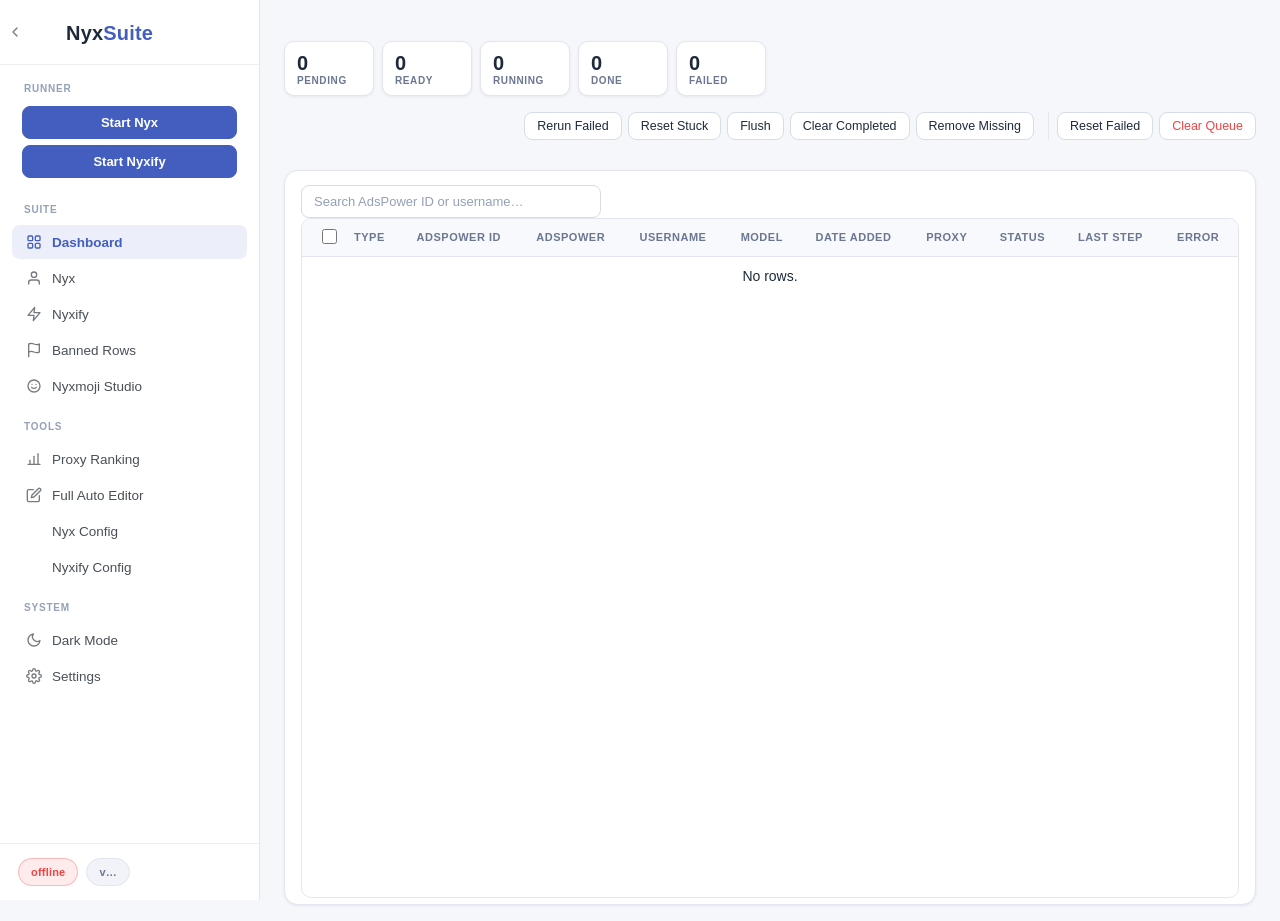
==== commit ca4e4def: "Release NyxSuite v6.6.3: dashboard polish and outfit scan fix" ====
--- a/webui/index.html
+++ b/webui/index.html
@@ -10,7 +10,13 @@
 <body>
   <div class="wrapper">
     <aside class="sidebar" id="sidebar">
-      <div class="sidebar-brand">Nyx<span>Suite</span></div>
+      <div class="sidebar-head">
+        <button id="sidebar-collapse" class="sidebar-collapse" type="button" aria-label="Collapse sidebar" title="Collapse sidebar">
+          <svg class="collapse-icon collapse-in" viewBox="0 0 24 24" fill="none" stroke="currentColor" stroke-width="2" stroke-linecap="round" stroke-linejoin="round"><polyline points="15 18 9 12 15 6"/></svg>
+          <svg class="collapse-icon collapse-out" viewBox="0 0 24 24" fill="none" stroke="currentColor" stroke-width="2" stroke-linecap="round" stroke-linejoin="round"><polyline points="9 18 15 12 9 6"/></svg>
+        </button>
+        <div class="sidebar-brand">Nyx<span>Suite</span></div>
+      </div>
       <nav class="sidebar-nav tabs" id="tabs">
         <div class="nav-section">Runner</div>
         <div class="runner-dock">
@@ -87,7 +93,6 @@
               </div>
               <div class="action-row action-row-controls" id="actions-row-suite">
                 <div class="toolbar group" id="group-suite"></div>
-                <div class="toolbar sub" id="row-suite"></div>
               </div>
             </div>
           </div>
@@ -112,7 +117,6 @@
               </div>
               <div class="action-row action-row-controls" id="actions-row-nyx">
                 <div class="toolbar group" id="group-nyx"></div>
-                <div class="toolbar sub" id="row-nyx"></div>
               </div>
             </div>
           </div>
@@ -135,7 +139,6 @@
               </div>
               <div class="action-row action-row-controls" id="actions-row-nyxify">
                 <div class="toolbar group" id="group-nyxify"></div>
-                <div class="toolbar sub" id="row-nyxify"></div>
               </div>
             </div>
           </div>
--- a/webui/dashboard.css
+++ b/webui/dashboard.css
@@ -12,6 +12,7 @@
   --ok-strong:#0b8f6a; --warn-strong:#b45309; --run-strong:#1d6fd8;
   --prc-track:#e8ebf3; --row-alt:rgba(37,42,64,.015);
   --sidebar-w:260px;
+  --sidebar-w-min:64px;
   --ease-out:cubic-bezier(0.23, 1, 0.32, 1);
   --ease-in-out:cubic-bezier(0.77, 0, 0.175, 1);
   --r-sm:8px; --r-md:10px; --r-lg:14px;
@@ -31,12 +32,29 @@
   position:fixed;inset:0 auto 0 0;width:var(--sidebar-w);z-index:50;
   display:flex;flex-direction:column;
   background:var(--panel);border-right:1px solid var(--line);
+  transition:width 200ms var(--ease-out);
 }
 .sidebar-brand{
   font-weight:700;font-size:20px;letter-spacing:.2px;color:var(--text);
-  padding:18px 22px 16px;border-bottom:1px solid var(--line-soft);
+  padding:18px 22px 16px;
 }
 .sidebar-brand span{color:var(--accent)}
+.sidebar-head{
+  display:flex;align-items:center;gap:0;flex:none;
+  border-bottom:1px solid var(--line-soft);
+}
+.sidebar-head .sidebar-brand{flex:1;border-bottom:0;padding:18px 0 16px 22px}
+.sidebar-collapse{
+  display:flex;align-items:center;justify-content:center;flex:none;
+  width:30px;height:30px;margin:0 14px 0 0;
+  background:transparent;color:var(--nav-text);border:0;border-radius:8px;
+  cursor:pointer;transition:background 160ms ease,color 160ms ease;
+}
+.sidebar-collapse:hover{background:var(--bg2);color:var(--text)}
+.sidebar-collapse .collapse-icon{width:16px;height:16px;flex:none;opacity:.75}
+.sidebar-collapse .collapse-out{display:none}
+body.sidebar-min .sidebar-collapse .collapse-in{display:none}
+body.sidebar-min .sidebar-collapse .collapse-out{display:block}
 .sidebar-nav{flex:1;overflow-y:auto;padding:14px 12px;display:flex;flex-direction:column;gap:2px}
 .nav-section{font-size:10px;font-weight:700;text-transform:uppercase;letter-spacing:.8px;color:var(--faint);padding:14px 12px 6px}
 .nav-section:first-child{padding-top:2px}
@@ -56,7 +74,23 @@
 }
 .sidebar-backdrop{display:none}
 
-.main{margin-left:var(--sidebar-w);min-height:100vh;display:flex;flex-direction:column}
+/* Collapsed state: icon-only rail. */
+body.sidebar-min .sidebar{width:var(--sidebar-w-min,64px)}
+body.sidebar-min .main{margin-left:var(--sidebar-w-min,64px)}
+body.sidebar-min .sidebar-head{justify-content:center;border-bottom:0;padding:0}
+body.sidebar-min .sidebar-head .sidebar-brand{font-size:0;padding:0;flex:0}
+body.sidebar-min .sidebar-head .sidebar-brand span{display:none}
+body.sidebar-min .sidebar-head .sidebar-collapse{margin:0;padding:0;width:64px;height:64px;border-radius:0}
+body.sidebar-min .sidebar-head .sidebar-collapse .collapse-icon{width:18px;height:18px}
+body.sidebar-min .nav-section{display:none}
+body.sidebar-min .runner-dock{display:none}
+body.sidebar-min .action-tools{display:none}
+body.sidebar-min .sidebar-nav{padding:14px 8px}
+body.sidebar-min .sidebar-nav .tab{font-size:0;gap:0;justify-content:center;padding:10px 0}
+body.sidebar-min .tab-icon{width:18px;height:18px}
+body.sidebar-min .sidebar-footer{display:none}
+
+.main{margin-left:var(--sidebar-w);min-height:100vh;display:flex;flex-direction:column;transition:margin-left 200ms var(--ease-out)}
 ".sidebar-toggle{
   display:none;position:fixed;top:12px;left:12px;z-index:60;
   align-items:center;justify-content:center;width:38px;height:38px;
@@ -106,7 +140,7 @@
 
 /* ---------------- Stat tiles (horizontal) + actions (right) ---------------- */
 .suite-top{flex:0 0 auto;display:flex;align-items:flex-start;gap:16px;flex-wrap:wrap;margin-bottom:16px}
-.tiles{display:grid;grid-template-columns:repeat(5,minmax(0,1fr));gap:8px;flex:1 1 560px;min-width:0}
+.tiles{display:grid;grid-template-columns:repeat(5,90px);gap:8px;flex:0 0 auto;min-width:0}
 .tile{
   display:block;text-align:left;font-family:inherit;color:inherit;
   background:var(--panel);border:1px solid var(--line);border-radius:var(--r-md);
@@ -116,7 +150,7 @@
 .tile-active{border-color:var(--accent);box-shadow:var(--glow)}
 .tile .n{font-size:20px;font-weight:700;color:var(--text);line-height:1.2}
 .tile .l{color:var(--muted);font-size:10px;text-transform:uppercase;letter-spacing:.6px;font-weight:700}
-.suite-actions{flex:0 0 auto;display:flex;flex-direction:column;align-items:flex-end;gap:8px;min-width:0}
+.suite-actions{flex:0 0 auto;display:flex;flex-direction:column;align-items:flex-end;gap:8px;min-width:0;margin-left:auto}
 .suite-actions .action-row{justify-content:flex-end;width:auto;flex:0 0 auto}
 .action-search{margin:0 0 10px;display:flex;justify-content:flex-end}
 .action-search .searchbar{margin:0;width:300px}
@@ -153,7 +187,7 @@
 .runner-status-strip{display:flex;align-items:center;gap:14px;flex-wrap:wrap;flex:0 0 auto}
 .runner-status-strip .runner-controls .btn-group{flex-direction:row;gap:8px;width:auto}
 .runner-status-strip .runner-controls button.btn{width:auto;min-width:76px}
-.tiles-product{grid-template-columns:repeat(auto-fit,minmax(110px,1fr));flex:1 1 auto}
+.tiles-product{grid-template-columns:repeat(5,90px)}
 .tablewrap{border:1px solid var(--line);border-radius:var(--r-md);overflow:auto;max-height:68vh;min-height:280px;background:var(--panel)}
 
 /* ---------------- Table ---------------- */
@@ -199,6 +233,9 @@
 button.btn.warn{color:var(--warn-strong)}
 button.btn.bad{color:var(--bad)}
 button.btn:disabled{opacity:.45;cursor:not-allowed;filter:grayscale(.4)}
+button.btn.is-loading{display:inline-flex;align-items:center;justify-content:center;gap:7px;cursor:wait}
+button.btn.is-loading::after{content:"";width:12px;height:12px;border:2px solid currentColor;border-right-color:transparent;border-radius:50%;animation:dashboardButtonSpin .75s linear infinite}
+@keyframes dashboardButtonSpin{to{transform:rotate(360deg)}}
 
 /* ---------------- Search / inputs ---------------- */
 .searchbar{margin:0 0 6px}
@@ -451,11 +488,12 @@
   body.sidebar-open .sidebar-backdrop{display:block}
   .main{margin-left:0}
   .sidebar-toggle{display:inline-flex}
+  .sidebar-collapse{display:none}
   .content{padding:16px 16px 28px}
 }
 @media(max-width:640px){
   .content{padding:12px}
-  .tiles{grid-template-columns:repeat(2,minmax(0,1fr))}
+  .tiles,.tiles-product{grid-template-columns:repeat(2,minmax(0,1fr))}
   .tile{padding:12px 14px}
   .tile .n{font-size:22px}
   .toolbar{gap:5px}
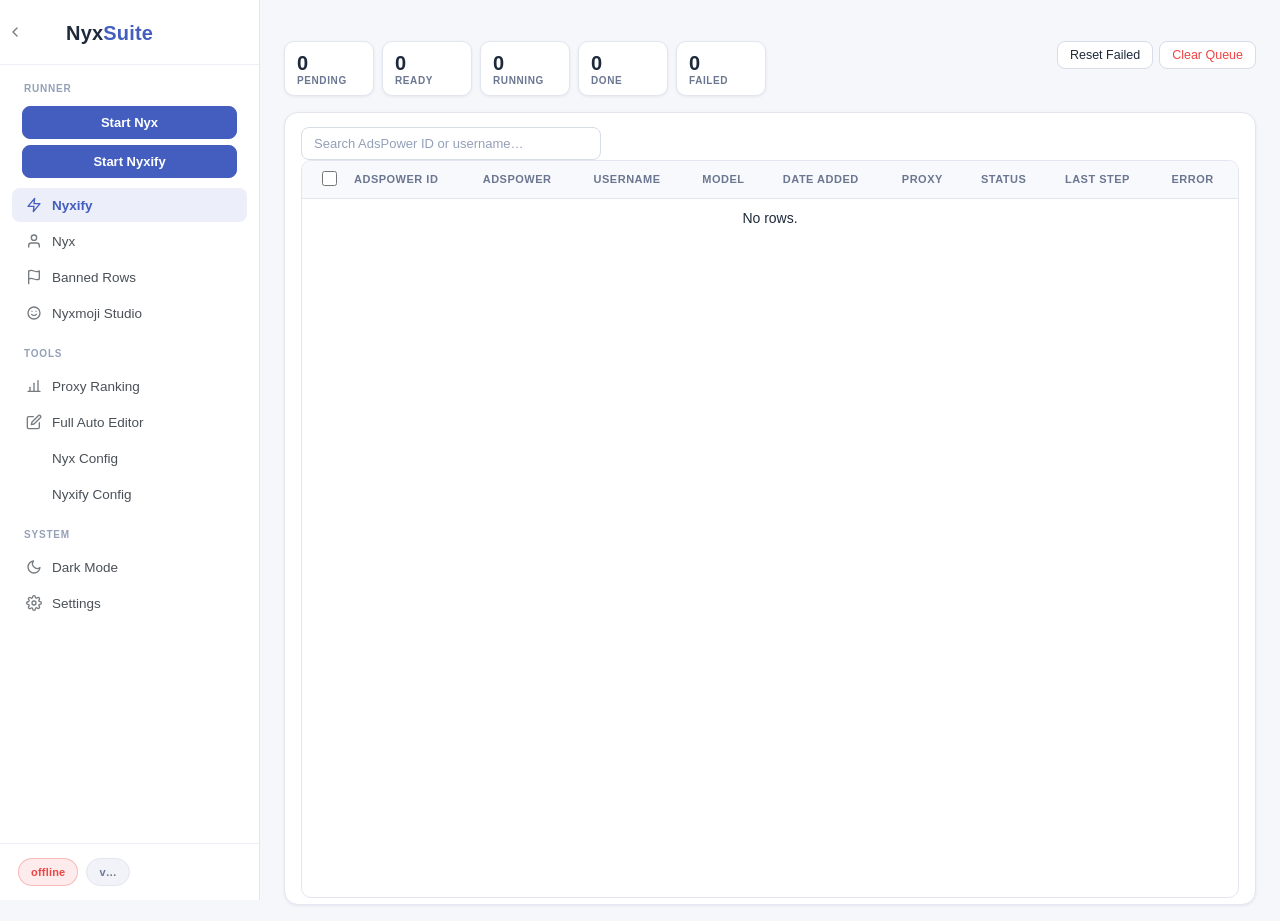
==== commit bbca12cd: "Release NyxSuite v6.6.4 verification recovery" ====
--- a/webui/index.html
+++ b/webui/index.html
@@ -22,18 +22,13 @@
         <div class="runner-dock">
           <div class="toolbar runner-controls" id="runner-suite" aria-label="Suite runner controls"></div>
         </div>
-        <div class="nav-section">Suite</div>
-        <button class="tab active" data-tab="suite" title="Queue, runners and tools">
-          <svg class="tab-icon" viewBox="0 0 24 24" fill="none" stroke="currentColor" stroke-width="2" stroke-linecap="round" stroke-linejoin="round"><rect x="3" y="3" width="7" height="7" rx="1.5"/><rect x="14" y="3" width="7" height="7" rx="1.5"/><rect x="14" y="14" width="7" height="7" rx="1.5"/><rect x="3" y="14" width="7" height="7" rx="1.5"/></svg>
-          Dashboard
+        <button class="tab active" data-tab="nyxify" title="Nyxify — Snapchat signup queue">
+          <svg class="tab-icon" viewBox="0 0 24 24" fill="none" stroke="currentColor" stroke-width="2" stroke-linecap="round" stroke-linejoin="round"><polygon points="13 2 3 14 12 14 11 22 21 10 12 10 13 2"/></svg>
+          Nyxify
         </button>
         <button class="tab" data-tab="nyx" title="Nyx — Bitmoji queue">
           <svg class="tab-icon" viewBox="0 0 24 24" fill="none" stroke="currentColor" stroke-width="2" stroke-linecap="round" stroke-linejoin="round"><path d="M20 21v-2a4 4 0 0 0-4-4H8a4 4 0 0 0-4 4v2"/><circle cx="12" cy="7" r="4"/></svg>
           Nyx
-        </button>
-        <button class="tab" data-tab="nyxify" title="Nyxify — Snapchat signup queue">
-          <svg class="tab-icon" viewBox="0 0 24 24" fill="none" stroke="currentColor" stroke-width="2" stroke-linecap="round" stroke-linejoin="round"><polygon points="13 2 3 14 12 14 11 22 21 10 12 10 13 2"/></svg>
-          Nyxify
         </button>
         <button class="tab" data-tab="banned" title="Scan and manage banned AdsPower rows">
           <svg class="tab-icon" viewBox="0 0 24 24" fill="none" stroke="currentColor" stroke-width="2" stroke-linecap="round" stroke-linejoin="round"><path d="M4 15s1-1 4-1 5 2 8 2 4-1 4-1V3s-1 1-4 1-5-2-8-2-4 1-4 1z"/><line x1="4" y1="22" x2="4" y2="15"/></svg>
@@ -84,7 +79,7 @@
 
     <div class="main">
       <main class="content">
-        <section class="panel" id="panel-suite" data-product="suite">
+        <section class="panel hidden" id="panel-suite" data-product="suite">
           <div class="suite-top">
             <div class="tiles" id="tiles-suite"></div>
             <div class="suite-actions">
@@ -130,7 +125,7 @@
           </div>
         </section>
 
-        <section class="panel hidden" id="panel-nyxify" data-product="nyxify">
+        <section class="panel" id="panel-nyxify" data-product="nyxify">
           <div class="suite-top">
             <div class="tiles tiles-product" id="tiles-nyxify"></div>
             <div class="suite-actions">
@@ -345,6 +340,15 @@
             </div>
 
             <div class="card settings-card">
+              <h2>Runtime Cleanup</h2>
+              <p class="hint">Remove disposable NyxSuite log files and cached runtime data. Active log files are truncated safely.</p>
+              <div class="setting-row">
+                <button id="clear-cache-logs-btn" class="btn bad" type="button">Clear Logs &amp; Cache</button>
+              </div>
+              <span id="clear-cache-logs-feedback" class="feedback"></span>
+            </div>
+
+            <div class="card settings-card">
               <h2>AdsPower Control</h2>
               <p class="hint">Choose how NyxSuite controls AdsPower on this device. Auto keeps the normal smart fallback; GUI skips Local API create/open calls for no-API accounts.</p>
               <div class="mode-button-row" role="group" aria-label="AdsPower control mode">
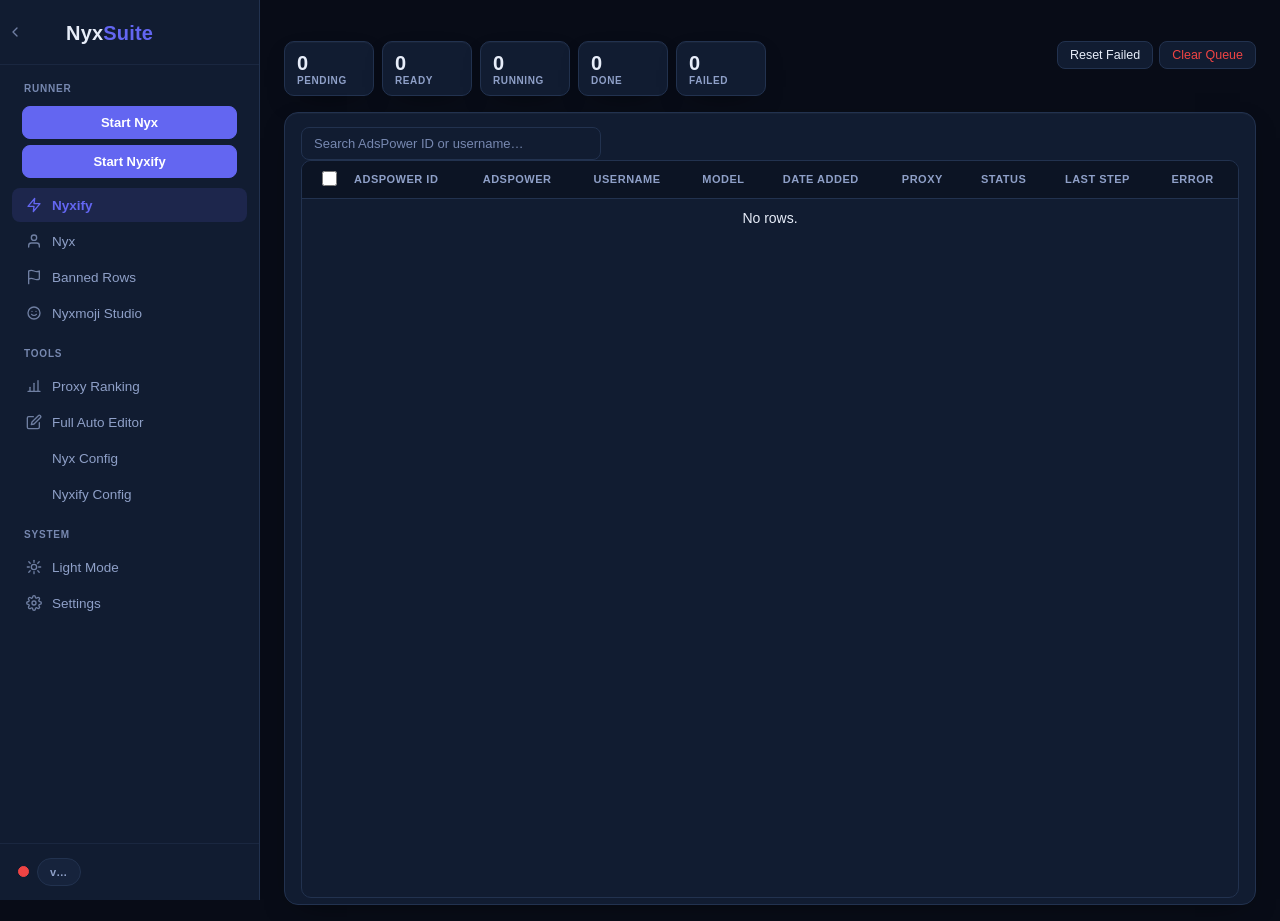
==== commit ce26e784: "Release NyxSuite v6.7.12 UI and signup recovery" ====
--- a/webui/index.html
+++ b/webui/index.html
@@ -68,7 +68,7 @@
       </nav>
       <div class="sidebar-footer">
         <button id="update-indicator" class="pill pill-update" type="button" style="display:none" title="An update is available — open Settings">update ready</button>
-        <span id="conn" class="pill pill-bad">connecting…</span>
+        <span id="conn" class="status-dot status-dot-bad" role="status" aria-label="Connecting" title="Connecting"></span>
         <span id="version" class="pill pill-muted">v…</span>
       </div>
     </aside>
@@ -175,13 +175,13 @@
             </div>
             <div class="fullauto-grid">
               <div class="fullauto-col">
-                <h3>Usernames</h3>
+                <h3>Usernames <span id="fullauto-username-count" class="fullauto-count">0 usernames</span></h3>
                 <p class="hint">One per line. Lines starting with <code>#</code> or <code>;</code> are ignored.</p>
                 <textarea id="fullauto-usernames" class="input textarea-full" placeholder="username1&#10;username2"></textarea>
                 <button id="fullauto-save-usernames" class="btn primary" type="button">Save Usernames</button>
               </div>
               <div class="fullauto-col">
-                <h3>Signup Names</h3>
+                <h3>Signup Names <span id="fullauto-signup-count" class="fullauto-count">0 signup names</span></h3>
                 <p class="hint">One per line. Used during account creation.</p>
                 <textarea id="fullauto-signup-names" class="input textarea-full" placeholder="Jane Doe&#10;Alice Smith"></textarea>
                 <button id="fullauto-save-signup" class="btn primary" type="button">Save Signup Names</button>
@@ -193,14 +193,12 @@
         <section class="panel hidden" id="panel-nyxconfig">
           <div id="nyx-advanced" class="advanced-panel">
             <div id="nyx-advanced-body"></div>
-            <span id="config-feedback" class="feedback"></span>
           </div>
         </section>
 
         <section class="panel hidden" id="panel-nyxifyconfig">
           <div id="nyxify-advanced" class="advanced-panel">
             <div id="nyxify-advanced-body"></div>
-            <span id="nyxify-config-feedback" class="feedback"></span>
           </div>
         </section>
 
@@ -340,6 +338,19 @@
             </div>
 
             <div class="card settings-card">
+              <h2>Nyxify Failure Alarm</h2>
+              <p class="hint">Play an alarming sound when a Nyxify task fails or stops progressing for 5 minutes. No popup is shown.</p>
+              <div class="toggle-row">
+                <span class="toggle-text">Failure alarm</span>
+                <label class="toggle-switch" for="nyxify-failure-alarm-toggle">
+                  <input id="nyxify-failure-alarm-toggle" type="checkbox">
+                  <span class="toggle-slider"></span>
+                </label>
+              </div>
+              <span id="nyxify-failure-alarm-feedback" class="feedback"></span>
+            </div>
+
+            <div class="card settings-card">
               <h2>Runtime Cleanup</h2>
               <p class="hint">Remove disposable NyxSuite log files and cached runtime data. Active log files are truncated safely.</p>
               <div class="setting-row">
--- a/webui/dashboard.css
+++ b/webui/dashboard.css
@@ -72,6 +72,10 @@
   display:flex;align-items:center;gap:8px;flex-wrap:wrap;
   padding:14px 18px;border-top:1px solid var(--line-soft);
 }
+.status-dot{display:inline-block;width:11px;height:11px;flex:0 0 11px;border-radius:50%;border:1px solid currentColor;animation:statusGlow 2.4s ease-in-out infinite}
+.status-dot-ok{color:#10b981;background:#10b981;box-shadow:0 0 0 0 rgba(16,185,129,.55)}
+.status-dot-bad{color:#ef4444;background:#ef4444;box-shadow:0 0 0 0 rgba(239,68,68,.5)}
+@keyframes statusGlow{0%,100%{box-shadow:0 0 0 0 currentColor;opacity:.86}50%{box-shadow:0 0 0 5px transparent;opacity:1}}
 .sidebar-backdrop{display:none}
 
 /* Collapsed state: icon-only rail. */
@@ -248,19 +252,51 @@
 .input-inline:focus{border-color:var(--accent)}
 
 /* ---------------- Advanced config panels ---------------- */
-.advanced-panel{background:var(--panel);border:1px solid var(--line);border-radius:var(--r-lg);padding:18px 18px 16px;margin-bottom:16px;box-shadow:var(--card-shadow);animation:advIn 240ms var(--ease-out) both}
+.advanced-panel{background:transparent;border:0;border-radius:0;padding:0;margin-bottom:16px;box-shadow:none;animation:advIn 240ms var(--ease-out) both}
 .advanced-panel[hidden]{display:none}
 @keyframes advIn{from{opacity:0;transform:translateY(-6px)}to{opacity:1;transform:translateY(0)}}
-.adv-grid{display:grid;grid-template-columns:repeat(auto-fit,minmax(210px,1fr));gap:12px 18px;margin-bottom:14px}
+.config-topbar{display:flex;align-items:center;justify-content:space-between;gap:14px;flex-wrap:wrap;margin:0 0 14px;padding:16px 18px;background:var(--panel);border:1px solid var(--line);border-radius:var(--r-lg);box-shadow:var(--card-shadow)}
+.config-topbar h2{margin:0;font-size:18px;line-height:1.2;color:var(--text);font-weight:700}
+.config-actions{display:flex;align-items:center;justify-content:flex-end;gap:8px;flex-wrap:wrap;margin-left:auto}
+.config-actions .feedback{margin:0 4px 0 0;min-width:110px;text-align:right}
+#nyx-advanced-body,#nyxify-advanced-body{display:grid;grid-template-columns:repeat(2,minmax(420px,1fr));gap:12px;align-items:stretch}
+#nyx-advanced-body .config-topbar,#nyxify-advanced-body .config-topbar{grid-column:1/-1;margin-bottom:0}
+#nyxify-advanced-body .config-section-profile{grid-column:1/-1}
+#nyxify-advanced-body .config-section-lists{grid-column:1/-1}
+.config-section{background:var(--panel);border:1px solid var(--line);border-radius:var(--r-lg);padding:16px 18px;margin:0;box-shadow:var(--card-shadow);height:100%}
+.config-section h3{margin:0 0 14px;font-size:14px;line-height:1.2;color:var(--text);font-weight:700}
+.config-section .adv-grid{grid-template-columns:minmax(260px,280px);gap:10px;align-items:start}
+.config-section-profile .adv-grid{grid-template-columns:repeat(auto-fit,minmax(210px,1fr));gap:12px 18px}
+.config-section .adv-field:not(.toggle-row){width:min(280px,100%)}
+.config-section-profile .adv-field:not(.toggle-row),.config-section-lists .adv-field:not(.toggle-row){width:100%}
+.config-section .adv-field.toggle-row{display:flex;width:min(280px,100%);min-width:0;justify-content:space-between;gap:12px;padding:8px 10px}
+.config-section .adv-field.toggle-row .toggle-text{flex:0 1 auto;min-width:0}
+.adv-grid{display:grid;grid-template-columns:repeat(auto-fit,minmax(210px,1fr));gap:12px 18px;margin-bottom:0}
+.config-section .adv-grid-max-3{width:100%;grid-template-columns:repeat(2,minmax(260px,280px));grid-template-rows:repeat(3,auto);grid-auto-flow:column;align-content:start;justify-content:space-between}
+.adv-grid .toggle-row{min-height:42px;padding:8px 10px;border:1px solid var(--line-soft);border-radius:6px;background:var(--panel2)}
+.adv-grid .toggle-text{line-height:1.35}
 .adv-field{display:flex;flex-direction:column;gap:6px;font-size:12px;color:var(--muted)}
 .adv-field.toggle-row{flex-direction:row;align-items:center;justify-content:space-between}
 .adv-field > span{font-size:12px;color:var(--muted)}
 .adv-field-wide{display:flex;flex-direction:column;gap:6px;font-size:12px;color:var(--muted);margin-bottom:14px}
 .adv-field-wide > span{font-size:12px;color:var(--muted)}
 .adv-section-label{font-size:11px;font-weight:700;text-transform:uppercase;letter-spacing:.05em;color:var(--muted);margin:6px 0 10px;padding-top:12px;border-top:1px solid var(--line-soft)}
-.adv-actions{display:flex;align-items:center;gap:12px;margin-bottom:14px;flex-wrap:wrap}
+.adv-section-first{border-top:0;padding-top:0}
+.adv-list-grid{display:grid;grid-template-columns:repeat(3,minmax(300px,1fr));gap:12px 18px;margin-bottom:0}
+.adv-list-grid .adv-field-wide{margin-bottom:0}
+.adv-list-grid .textarea-full{min-height:180px}
+.list-field{gap:6px}
+.list-field-head{display:flex;align-items:center;justify-content:flex-start;gap:10px}
+.list-field-head > span{font-size:12px;color:var(--muted)}
+.list-toggle{display:flex;align-items:center;justify-content:flex-start;gap:8px;min-width:max-content;color:var(--muted)}
+.list-toggle .toggle-text{flex:0 0 auto;font-size:12px;color:var(--muted)}
+.list-toggle .toggle-switch{width:40px;height:22px}
+.list-toggle .toggle-slider{width:40px;height:22px}
+.list-toggle .toggle-slider::before{width:16px;height:16px}
+.list-toggle .toggle-switch input:checked+.toggle-slider::before{left:22px}
+.adv-actions{display:flex;align-items:center;gap:12px;margin:14px 0 0;flex-wrap:wrap}
 .adv-note{font-size:12px;color:var(--muted);margin:0 0 12px;line-height:1.5}
-#ncfg-banned_proxies{min-height:90px}
+#ncfg-banned_proxies{min-height:180px}
 .ok-text{color:var(--ok-strong)}
 .bad-text{color:var(--bad)}
 .muted{color:var(--muted)}
@@ -297,12 +333,14 @@
 .toggle-slider::before{content:"";position:absolute;top:2px;left:2px;width:18px;height:18px;border-radius:50%;background:#fff;box-shadow:0 1px 3px rgba(16,24,40,.25);transition:left 180ms ease}
 .toggle-switch input:checked+.toggle-slider{background:var(--accent)}
 .toggle-switch input:checked+.toggle-slider::before{left:22px}
+.toggle-switch-warning input:checked+.toggle-slider{background:#d49121}
 
 /* ---------------- Full Auto ---------------- */
 .fullauto-grid{display:grid;grid-template-columns:1fr 1fr;gap:16px;margin-top:12px}
 .fullauto-section{margin-bottom:16px}
 .fullauto-col{background:var(--panel2);border:1px solid var(--line);border-radius:var(--r-md);padding:16px}
-.fullauto-col h3{margin:0 0 8px;font-size:14px;color:var(--text);font-weight:700}
+.fullauto-col h3{margin:0 0 8px;font-size:14px;color:var(--text);font-weight:700;display:flex;align-items:center;flex-wrap:wrap}
+.fullauto-count{font-size:11px;color:var(--muted);font-weight:400;margin-left:8px}
 .textarea-full{width:100%;min-height:320px;font-family:ui-monospace,Consolas,monospace;font-size:12px;resize:vertical;line-height:1.6}
 
 /* ---------------- Proxy Ranking ---------------- */
@@ -491,8 +529,21 @@
   .sidebar-collapse{display:none}
   .content{padding:16px 16px 28px}
 }
+@media(max-width:1180px){
+  .adv-list-grid{grid-template-columns:repeat(2,minmax(300px,1fr))}
+}
+@media(max-width:900px){
+  #nyx-advanced-body,#nyxify-advanced-body{grid-template-columns:minmax(0,1fr)}
+  .adv-list-grid{grid-template-columns:minmax(0,1fr)}
+  .config-section .adv-grid-max-3{grid-template-columns:minmax(260px,280px);grid-template-rows:none;grid-auto-flow:row;justify-content:start}
+}
 @media(max-width:640px){
   .content{padding:12px}
+  #nyx-advanced-body,#nyxify-advanced-body{grid-template-columns:minmax(0,1fr)}
+  .config-topbar{align-items:flex-start}
+  .config-actions{width:100%;justify-content:flex-start}
+  .list-field-head{align-items:flex-start;flex-direction:column}
+  .list-toggle{justify-content:space-between;width:100%;min-width:0}
   .tiles,.tiles-product{grid-template-columns:repeat(2,minmax(0,1fr))}
   .tile{padding:12px 14px}
   .tile .n{font-size:22px}
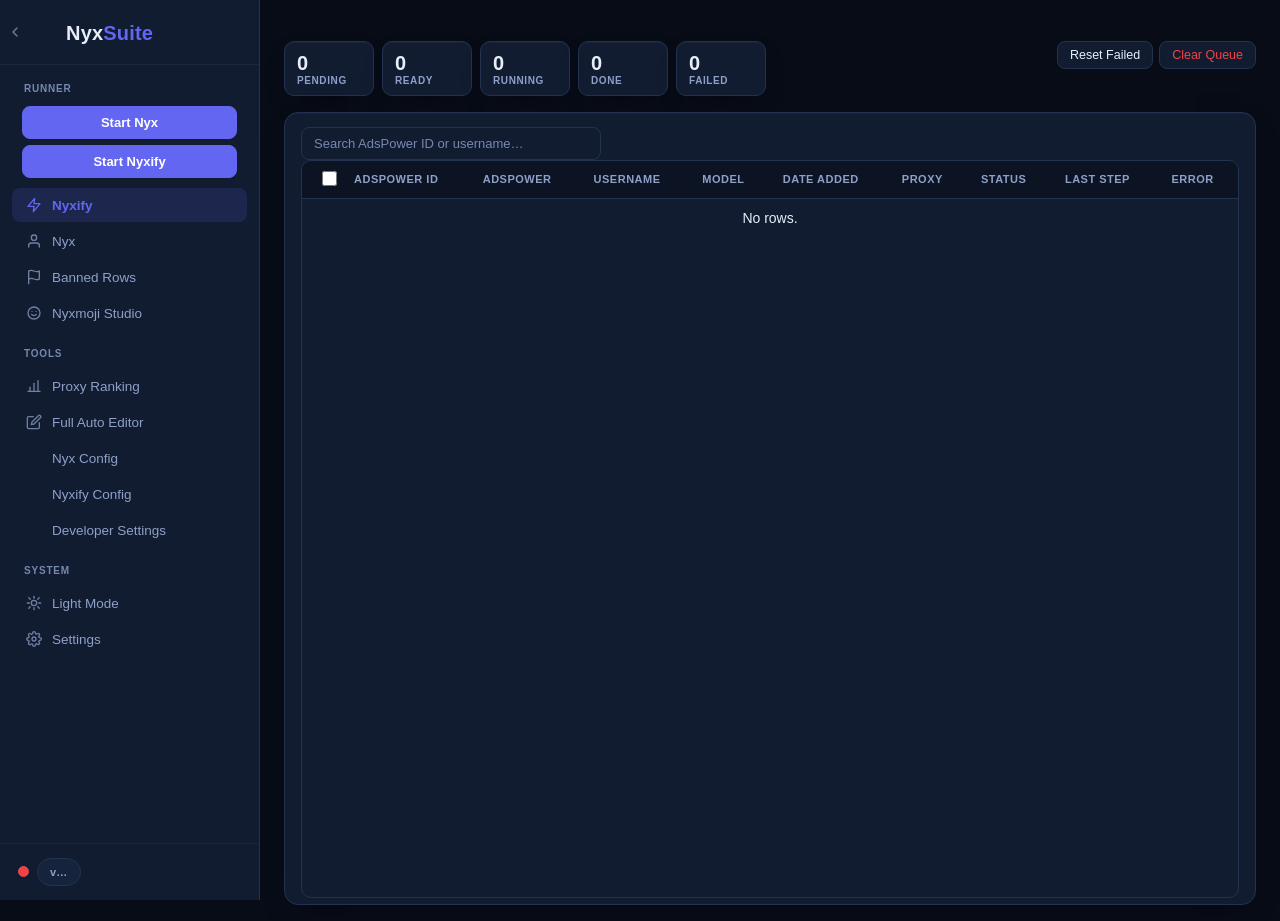
==== commit b0e48a23: "Release v6.7.13 SnapBoard focus and warmup fixes" ====
--- a/webui/index.html
+++ b/webui/index.html
@@ -54,6 +54,9 @@
           <button id="nyxify-advanced-toggle" class="tab" data-tab="nyxifyconfig" type="button" title="Nyxify runner settings">
             <img src="settings-icon.png" class="btn-icon" alt=""> Nyxify Config
           </button>
+          <button class="tab" data-tab="developer" type="button" title="Developer-only runtime controls">
+            <img src="settings-icon.png" class="btn-icon" alt=""> Developer Settings
+          </button>
         </div>
         <div class="nav-section">System</div>
         <button id="theme-toggle" class="tab" type="button" title="Switch between light and dark theme">
@@ -200,6 +203,10 @@
           <div id="nyxify-advanced" class="advanced-panel">
             <div id="nyxify-advanced-body"></div>
           </div>
+        </section>
+
+        <section class="panel hidden" id="panel-developer">
+          <div id="developer-settings-body" class="advanced-panel"></div>
         </section>
 
         <section class="panel hidden" id="panel-banned">
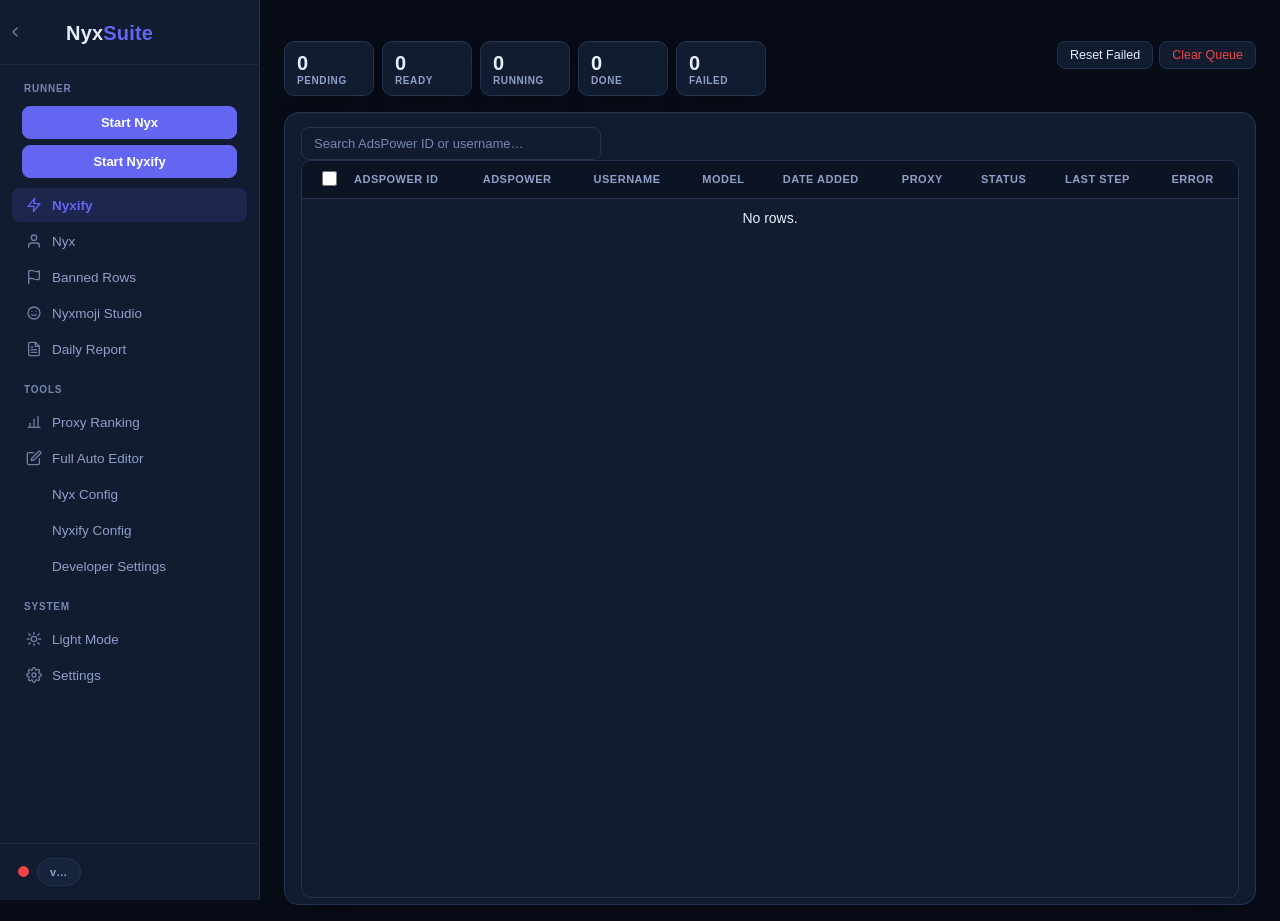
==== commit 8554a958: "feat: publish unreleased NyxSuite updates" ====
--- a/webui/index.html
+++ b/webui/index.html
@@ -37,6 +37,10 @@
         <button class="tab" data-tab="bitmoji" title="Nyxmoji avatar studio">
           <svg class="tab-icon" viewBox="0 0 24 24" fill="none" stroke="currentColor" stroke-width="2" stroke-linecap="round" stroke-linejoin="round"><circle cx="12" cy="12" r="9"/><path d="M8.5 14a4.5 4.5 0 0 0 7 0"/><line x1="9" y1="9.5" x2="9.01" y2="9.5"/><line x1="15" y1="9.5" x2="15.01" y2="9.5"/></svg>
           Nyxmoji Studio
+        </button>
+        <button class="tab" data-tab="dailyreport" type="button" title="Create and edit a daily report">
+          <svg class="tab-icon" viewBox="0 0 24 24" fill="none" stroke="currentColor" stroke-width="2" stroke-linecap="round" stroke-linejoin="round" aria-hidden="true"><path d="M14 2H6a2 2 0 0 0-2 2v16a2 2 0 0 0 2 2h12a2 2 0 0 0 2-2V8z"/><polyline points="14 2 14 8 20 8"/><line x1="8" y1="13" x2="16" y2="13"/><line x1="8" y1="17" x2="16" y2="17"/><line x1="8" y1="9" x2="10" y2="9"/></svg>
+          Daily Report
         </button>
         <div class="nav-section">Tools</div>
         <div class="action-tools" id="actions-top-suite">
@@ -157,6 +161,7 @@
               <div class="proxyrank-head-actions">
                 <button id="proxyrank-ban-red" class="btn bad" type="button" disabled>Ban all red proxies</button>
                 <button id="proxyrank-refresh" class="btn" type="button">Refresh</button>
+                <button id="proxyrank-reset" class="btn bad" type="button">Reset ranking</button>
               </div>
             </div>
             <p class="hint">Ranked from how often each subnet needed a retry, failed a creation, or hit a ban. Updates every time a proxy is used.</p>
@@ -202,6 +207,47 @@
         <section class="panel hidden" id="panel-nyxifyconfig">
           <div id="nyxify-advanced" class="advanced-panel">
             <div id="nyxify-advanced-body"></div>
+          </div>
+        </section>
+
+        <section class="panel hidden" id="panel-dailyreport">
+          <div class="card daily-report-card">
+            <div class="daily-report-head">
+              <div>
+                <h2>Daily Report</h2>
+                <p class="hint">Get the latest SnapBoard data, generate the report, then edit the text before copying it.</p>
+              </div>
+              <span id="daily-report-status" class="detail" role="status" aria-live="polite"></span>
+            </div>
+            <div class="daily-report-fields">
+              <label class="setting-field">
+                <span class="label">Start AdsPower ID</span>
+                <input id="daily-report-start-id" class="input" type="text" autocomplete="off" placeholder="k1aygxxc">
+              </label>
+              <label class="setting-field">
+                <span class="label">Top AdsPower ID</span>
+                <input id="daily-report-top-id" class="input" type="text" autocomplete="off" placeholder="Auto from SnapBoard">
+              </label>
+              <label class="setting-field">
+                <span class="label">Accounts / hour</span>
+                <input id="daily-report-accounts-hour" class="input" type="number" min="0.1" step="0.1" value="7">
+              </label>
+              <label class="setting-field">
+                <span class="label">Model separator</span>
+                <select id="daily-report-separator" class="input">
+                  <option value="-">Model - count</option>
+                  <option value=":">Model: count</option>
+                </select>
+              </label>
+            </div>
+            <label class="label daily-report-label" for="daily-report-text">Customizable report text</label>
+            <textarea id="daily-report-text" class="input daily-report-textarea" rows="18" spellcheck="true" placeholder="Write your daily report here..."></textarea>
+            <div class="toolbar compact-toolbar daily-report-actions">
+              <button id="daily-report-get-data" class="btn primary" type="button">Get Data</button>
+              <button id="daily-report-template" class="btn" type="button">Save Template</button>
+              <button id="daily-report-copy" class="btn" type="button">Copy Report</button>
+              <button id="daily-report-clear" class="btn bad" type="button">Clear</button>
+            </div>
           </div>
         </section>
 
@@ -306,6 +352,7 @@
               </div>
               <div class="btn-row">
                 <button id="update-check-btn" class="btn" type="button">Check for Update</button>
+                <button id="whats-new-settings-btn" class="btn btn-ghost" type="button">View Release Notes</button>
                 <button id="update-apply-btn" class="btn primary" type="button" style="display:none">Apply Update</button>
               </div>
               <div class="setting-row" id="update-rollback-row" style="display:none">
@@ -393,6 +440,32 @@
     </div>
   </div>
 
+  <div id="whats-new-modal" class="whats-new-modal" hidden aria-hidden="true">
+    <div class="whats-new-backdrop" data-whats-new-close="backdrop"></div>
+    <section class="whats-new-dialog" role="dialog" aria-modal="true" aria-labelledby="whats-new-title" aria-describedby="whats-new-summary">
+      <button id="whats-new-close" class="whats-new-close" type="button" aria-label="Close What's New" title="Close">
+        <svg viewBox="0 0 24 24" aria-hidden="true"><path d="M6 6l12 12M18 6L6 18"/></svg>
+      </button>
+      <div class="whats-new-orb" aria-hidden="true">
+        <svg viewBox="0 0 24 24"><path d="M12 3l1.7 5.3L19 10l-5.3 1.7L12 17l-1.7-5.3L5 10l5.3-1.7L12 3z"/><path d="M19 16l.7 2.3L22 19l-2.3.7L19 22l-.7-2.3L16 19l2.3-.7L19 16z"/></svg>
+      </div>
+      <div class="whats-new-eyebrow">WHAT'S NEW</div>
+      <h2 id="whats-new-title">Nyx Suite update</h2>
+      <p id="whats-new-summary" class="whats-new-summary">The latest improvements are ready.</p>
+      <div class="whats-new-meta">
+        <span id="whats-new-version" class="whats-new-version">v—</span>
+        <span class="whats-new-meta-label">installed release</span>
+      </div>
+      <div class="whats-new-divider"></div>
+      <div class="whats-new-section-label">Release highlights</div>
+      <ul id="whats-new-details" class="whats-new-details"></ul>
+      <div class="whats-new-footer">
+        <span>You're seeing this once for this version.</span>
+        <button id="whats-new-done" class="btn primary" type="button">Got it</button>
+      </div>
+    </section>
+  </div>
+
   <div id="toast" class="toast"></div>
 
   <script src="nyxmoji_helpers.js"></script>
--- a/webui/dashboard.css
+++ b/webui/dashboard.css
@@ -307,6 +307,34 @@
 .toast.bad{border-left-color:var(--bad)}
 .toast.ok{border-left-color:var(--ok)}
 
+/* ---------------- What's New release dialog ---------------- */
+.whats-new-modal{position:fixed;inset:0;z-index:1000;display:grid;place-items:center;padding:24px;overflow:hidden;isolation:isolate}
+.whats-new-modal[hidden]{display:none}
+.whats-new-backdrop{position:fixed;inset:0;z-index:0;background:rgba(9,14,28,.58);backdrop-filter:blur(12px) saturate(120%);-webkit-backdrop-filter:blur(12px) saturate(120%);animation:whatsNewFadeIn 260ms ease both}
+.whats-new-dialog{position:relative;z-index:1;width:min(620px,100%);max-height:min(760px,calc(100vh - 48px));overflow-y:auto;overflow-x:hidden;overscroll-behavior:contain;scrollbar-gutter:auto;scrollbar-width:none;-ms-overflow-style:none;padding:34px 36px 28px;border:1px solid color-mix(in srgb,var(--accent) 44%,var(--line));border-radius:24px;background:radial-gradient(circle at 8% 0%,color-mix(in srgb,var(--accent) 18%,transparent),transparent 34%),radial-gradient(circle at 94% 100%,rgba(16,185,129,.09),transparent 30%),linear-gradient(145deg,color-mix(in srgb,var(--panel) 96%,var(--accent) 4%),var(--panel2));box-shadow:0 28px 90px rgba(2,8,23,.45),0 0 0 1px rgba(255,255,255,.04) inset;color:var(--text);animation:whatsNewDialogIn 460ms var(--ease-out) both}
+.whats-new-dialog::-webkit-scrollbar{width:0;height:0;display:none}
+.whats-new-close{position:absolute;top:16px;right:16px;z-index:1;display:inline-grid;place-items:center;width:34px;height:34px;padding:0;border:1px solid var(--line);border-radius:50%;background:color-mix(in srgb,var(--panel) 80%,transparent);color:var(--muted);cursor:pointer;transition:background 160ms ease,color 160ms ease,border-color 160ms ease,transform 160ms ease}
+.whats-new-close svg{width:16px;height:16px;fill:none;stroke:currentColor;stroke-width:1.8;stroke-linecap:round}
+.whats-new-close:hover{background:var(--accent-soft);border-color:var(--accent);color:var(--accent);transform:rotate(90deg)}
+.whats-new-orb{position:relative;z-index:1;display:grid;place-items:center;width:54px;height:54px;margin:0 0 18px;border:1px solid color-mix(in srgb,var(--accent) 48%,var(--line));border-radius:18px;background:linear-gradient(145deg,var(--accent),var(--accent2));box-shadow:0 12px 28px color-mix(in srgb,var(--accent) 28%,transparent),0 0 0 7px var(--accent-soft);color:#fff}
+.whats-new-orb svg{width:27px;height:27px;fill:none;stroke:currentColor;stroke-width:1.35;stroke-linecap:round;stroke-linejoin:round}
+.whats-new-eyebrow{position:relative;z-index:1;margin-bottom:7px;color:var(--accent);font-size:10px;font-weight:800;letter-spacing:1.8px}
+.whats-new-dialog h2{position:relative;z-index:1;margin:0;color:var(--text);font-size:27px;line-height:1.2;letter-spacing:-.35px}
+.whats-new-summary{position:relative;z-index:1;margin:9px 54px 16px 0;color:var(--muted);font-size:13px;line-height:1.6}
+.whats-new-meta{position:relative;z-index:1;display:flex;align-items:center;gap:9px;flex-wrap:wrap}
+.whats-new-version{display:inline-flex;align-items:center;padding:5px 10px;border:1px solid color-mix(in srgb,var(--accent) 45%,var(--line));border-radius:999px;background:var(--accent-soft);color:var(--accent);font:700 11px ui-monospace,SFMono-Regular,Consolas,monospace;letter-spacing:.2px}
+.whats-new-meta-label{color:var(--faint);font-size:11px;text-transform:uppercase;letter-spacing:.7px}
+.whats-new-divider{position:relative;z-index:1;height:1px;margin:22px 0 18px;background:linear-gradient(90deg,var(--accent),var(--line),transparent)}
+.whats-new-section-label{position:relative;z-index:1;margin-bottom:10px;color:var(--text);font-size:12px;font-weight:750;letter-spacing:.3px}
+.whats-new-details{position:relative;z-index:1;display:grid;gap:10px;margin:0;padding:0;list-style:none}
+.whats-new-details li{position:relative;padding:11px 13px 11px 34px;border:1px solid var(--line-soft);border-radius:12px;background:color-mix(in srgb,var(--panel2) 90%,var(--accent) 10%);color:var(--muted);font-size:12px;line-height:1.55}
+.whats-new-details li::before{content:"";position:absolute;top:16px;left:14px;width:8px;height:8px;border-radius:50%;background:var(--accent);box-shadow:0 0 0 4px var(--accent-soft)}
+.whats-new-footer{position:relative;z-index:1;display:flex;align-items:center;justify-content:space-between;gap:14px;margin-top:24px;padding-top:17px;border-top:1px solid var(--line-soft);color:var(--faint);font-size:11px}
+.whats-new-footer .btn{flex:none}
+@keyframes whatsNewFadeIn{from{opacity:0}to{opacity:1}}
+@keyframes whatsNewDialogIn{from{opacity:0;transform:translateY(18px) scale(.96)}to{opacity:1;transform:translateY(0) scale(1)}}
+@media(max-width:640px){.whats-new-modal{padding:14px}.whats-new-dialog{padding:28px 22px 22px;border-radius:20px}.whats-new-dialog h2{font-size:23px}.whats-new-summary{margin-right:34px}.whats-new-footer{align-items:flex-start;flex-direction:column-reverse}.whats-new-footer .btn{width:100%}}
+
 /* ---------------- Settings ---------------- */
 .settings-grid-2col{display:grid;grid-template-columns:1fr 1fr;gap:16px}
 .settings-card{padding:20px;margin-bottom:0}
@@ -325,6 +353,17 @@
 .mode-btn.active{background:var(--accent);border-color:var(--accent);color:#fff}
 .label{display:block;margin:6px 0 3px;font-size:12px;color:var(--muted)}
 .label-inline{font-size:13px;color:var(--text);margin-right:8px}
+.device-fleet-section{margin-top:18px}
+.device-fleet-head{display:flex;align-items:flex-start;justify-content:space-between;gap:12px;flex-wrap:wrap}
+.device-fleet-head h3{margin-bottom:4px}
+.device-fleet-clear-token{margin:8px 0 2px}
+.device-fleet-tablewrap{margin-top:10px;max-height:360px}
+.device-fleet-table th,.device-fleet-table td{white-space:nowrap}
+.fleet-status{display:inline-flex;align-items:center;gap:7px;font-weight:700}
+.fleet-dot{width:10px;height:10px;border-radius:50%;display:inline-block;box-shadow:0 0 0 3px rgba(148,163,184,.16)}
+.fleet-dot-active{background:var(--ok)}
+.fleet-dot-inactive{background:var(--bad)}
+@media(max-width:760px){.device-fleet-tablewrap{overflow-x:auto}.device-fleet-head .toolbar{width:100%;justify-content:flex-start}}
 .toggle-row{display:flex;align-items:center;justify-content:space-between;gap:10px;margin:8px 0;font-size:13px}
 .toggle-text{flex:1;color:var(--text)}
 .toggle-switch{position:relative;display:inline-flex;align-items:center;width:44px;height:24px;flex-shrink:0}
@@ -342,6 +381,18 @@
 .fullauto-col h3{margin:0 0 8px;font-size:14px;color:var(--text);font-weight:700;display:flex;align-items:center;flex-wrap:wrap}
 .fullauto-count{font-size:11px;color:var(--muted);font-weight:400;margin-left:8px}
 .textarea-full{width:100%;min-height:320px;font-family:ui-monospace,Consolas,monospace;font-size:12px;resize:vertical;line-height:1.6}
+
+/* ---------------- Daily Report ---------------- */
+.daily-report-card{max-width:920px}
+.daily-report-head{display:flex;align-items:flex-start;justify-content:space-between;gap:16px;flex-wrap:wrap;margin-bottom:12px}
+.daily-report-head h2{margin:0 0 6px;font-size:18px;color:var(--text)}
+.daily-report-head .hint{max-width:620px;margin-bottom:0}
+.daily-report-status{min-height:18px;color:var(--muted);font-size:12px}
+.daily-report-fields{display:grid;grid-template-columns:repeat(4,minmax(0,1fr));gap:12px;margin:14px 0 4px}
+.daily-report-fields .setting-field{min-width:0}
+.daily-report-label{margin-top:0}
+.daily-report-textarea{width:100%;min-height:360px;resize:vertical;font:13px/1.65 ui-monospace,Consolas,monospace;white-space:pre-wrap}
+.daily-report-actions{margin-top:10px}
 
 /* ---------------- Proxy Ranking ---------------- */
 .proxyrank-head{display:flex;align-items:center;justify-content:space-between;gap:12px;margin:2px 0 6px}
@@ -483,7 +534,7 @@
 /* ---------------- Keyboard focus (accessibility) ---------------- */
 .tab:focus-visible,button.btn:focus-visible,.tile:focus-visible,.bm-cat:focus-visible,
 .bm-opt:focus-visible,.bm-mode-btn:focus-visible,.toggle-switch input:focus-visible+.toggle-slider,
-.pill-update:focus-visible,summary:focus-visible,.sidebar-toggle:focus-visible{outline:2px solid var(--accent);outline-offset:2px}
+.pill-update:focus-visible,summary:focus-visible,.sidebar-toggle:focus-visible,.whats-new-close:focus-visible{outline:2px solid var(--accent);outline-offset:2px}
 table.queue tbody tr:focus-visible{outline:2px solid var(--accent);outline-offset:-2px}
 .input:focus-visible,.search-input:focus-visible,.input-inline:focus-visible,select:focus-visible{outline:2px solid var(--accent);outline-offset:1px}
 
@@ -510,6 +561,7 @@
   .tile:hover{transform:none}
   button.btn:active:not(:disabled){transform:none}
   .toast{transition:opacity 200ms ease;transform:none}
+  .whats-new-dialog,.whats-new-backdrop{animation:none}
   .pill-update{animation:none}
 }
 
@@ -558,6 +610,8 @@
   .toast{left:12px;right:12px;bottom:12px;max-width:none}
   .settings-grid-2col{grid-template-columns:1fr}
   .fullauto-grid{grid-template-columns:1fr}
+  .daily-report-fields{grid-template-columns:repeat(2,minmax(0,1fr))}
+  .daily-report-textarea{min-height:280px}
   .replace-banned-dashboard .detail{flex:1 1 100%}
   .searchbar{width:100%!important}
   .search-input{max-width:none}
@@ -568,6 +622,7 @@
   .pill{font-size:10px;padding:4px 9px}
   .bm-toolbar-actions{flex-wrap:wrap}
   .bm-toolbar-actions .btn{flex:1 1 calc(50% - 8px)}
+  .daily-report-fields{grid-template-columns:1fr}
 }
 @media(max-height:760px){
   .tablewrap{max-height:60vh}
